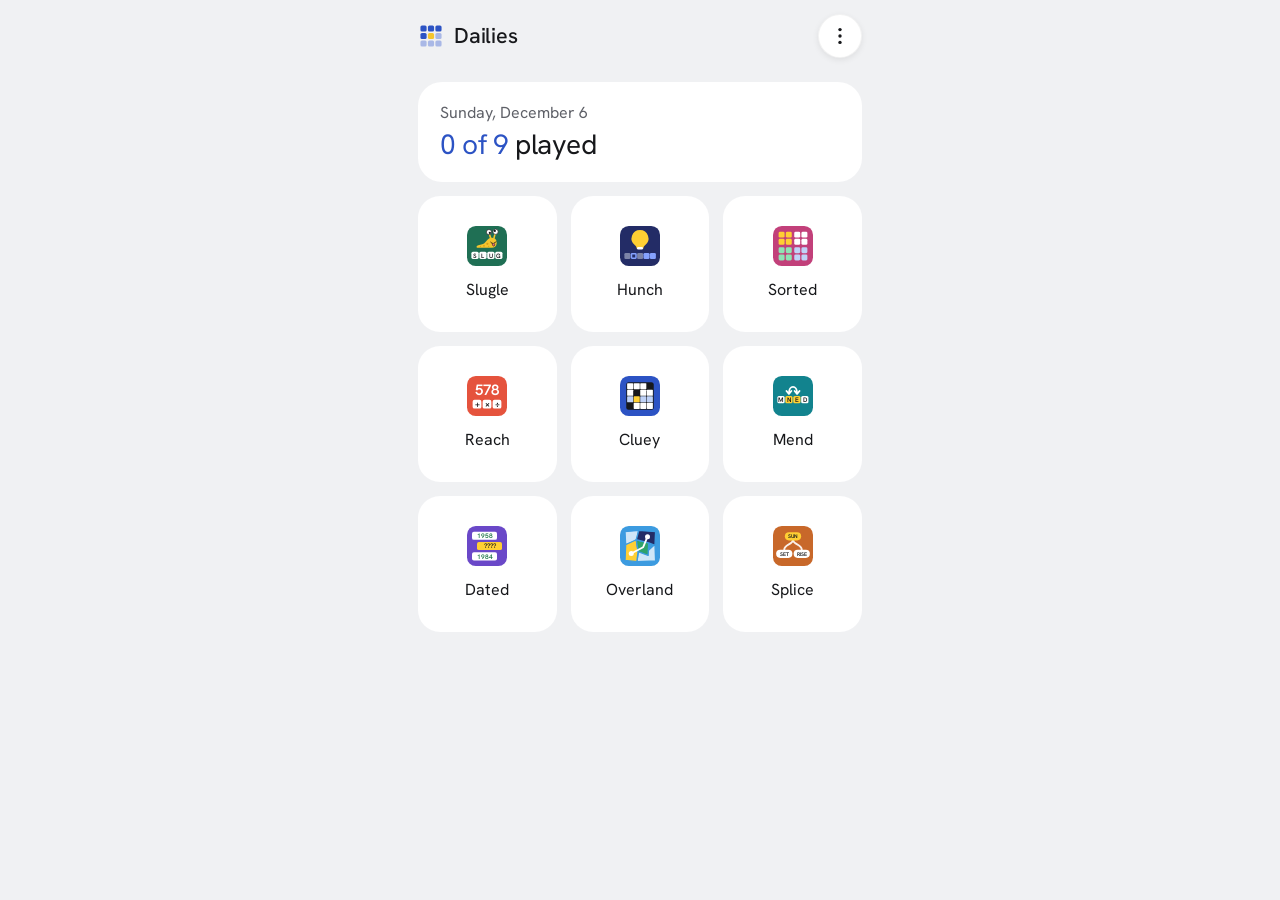
==== web/index.html @ c9a471d3 "Closer to the reference: neutral greys, flat header discs, a round keypad From two visual reviews me" ====
<!doctype html>
<html lang="en">
<head>
<meta charset="utf-8">
<meta name="viewport" content="width=device-width,initial-scale=1,viewport-fit=cover">
<meta name="referrer" content="no-referrer">
<meta name="theme-color" content="#F0F1F3" media="(prefers-color-scheme: light)">
<meta name="theme-color" content="#171719" media="(prefers-color-scheme: dark)">
<link rel="manifest" href="manifest.json">
<link rel="apple-touch-icon" sizes="180x180" href="icons/apple-touch-icon.png">
<meta name="apple-mobile-web-app-capable" content="yes">
<meta name="mobile-web-app-capable" content="yes">
<meta name="apple-mobile-web-app-status-bar-style" content="default">
<meta name="apple-mobile-web-app-title" content="Dailies">
<meta name="description" content="Dailies: a few small daily games, new every day. Free, no ads.">
<title>Dailies</title>
<link rel="icon" href="data:image/svg+xml,<svg xmlns=%22http://www.w3.org/2000/svg%22 viewBox=%220 0 32 32%22><rect x=%223%22 y=%223%22 width=%227.6%22 height=%227.6%22 rx=%221.9%22 fill=%22%232C53C4%22/><rect x=%2212.2%22 y=%223%22 width=%227.6%22 height=%227.6%22 rx=%221.9%22 fill=%22%232C53C4%22/><rect x=%2221.4%22 y=%223%22 width=%227.6%22 height=%227.6%22 rx=%221.9%22 fill=%22%232C53C4%22/><rect x=%223%22 y=%2212.2%22 width=%227.6%22 height=%227.6%22 rx=%221.9%22 fill=%22%232C53C4%22/><rect x=%2212.2%22 y=%2212.2%22 width=%227.6%22 height=%227.6%22 rx=%221.9%22 fill=%22%23F4C52E%22/><rect x=%2221.4%22 y=%2212.2%22 width=%227.6%22 height=%227.6%22 rx=%221.9%22 fill=%22%23A9B8E6%22/><rect x=%223%22 y=%2221.4%22 width=%227.6%22 height=%227.6%22 rx=%221.9%22 fill=%22%23A9B8E6%22/><rect x=%2212.2%22 y=%2221.4%22 width=%227.6%22 height=%227.6%22 rx=%221.9%22 fill=%22%23A9B8E6%22/><rect x=%2221.4%22 y=%2221.4%22 width=%227.6%22 height=%227.6%22 rx=%221.9%22 fill=%22%23A9B8E6%22/></svg>">
<link rel="preload" href="fonts/hanken-grotesk-latin.woff2" as="font" type="font/woff2" crossorigin>
<link rel="stylesheet" href="shared.css?v=4">
<style>
/* The list runs past a short screen: the page grows, so the bottom padding stays clear of the home bar */
.app { height: auto; min-height: 100dvh; padding-left: max(18px, env(safe-area-inset-left, 0px)); padding-right: max(18px, env(safe-area-inset-right, 0px)); }
/* The day in a card: the date as its label, how far along you are as its value,
   and at the right the last week as a row of dots, today last: white for a day
   with every game played, grey for some, dim for none. */
.today { display: flex; flex-wrap: wrap; align-items: center; justify-content: space-between; gap: 10px 16px; min-height: 100px; margin-top: 18px; padding: 18px 22px; background: var(--surface); border-radius: 24px; }
.today > div:first-child { min-width: 0; }
.today-label { font-size: 1rem; line-height: 1.4; color: var(--muted); }
.today h2 { margin-top: 2px; font-size: 1.75rem; font-weight: 400; letter-spacing: -.015em; line-height: 1.25; white-space: nowrap; }
.today h2 b { font-weight: 400; color: var(--accent); }
.days { flex: none; display: flex; gap: 7px; }
.days i { width: 6px; height: 6px; border-radius: 50%; background: var(--line-strong); }
.days i.some { background: var(--muted); }
.days i.all { background: var(--ink); }

/* The games, a tile each, three to a row: its picture and its name, and once it's begun, how today's went.
   The pictures are the only colour here, so that line stays grey; its words say if it was lost. */
.games { display: grid; grid-template-columns: repeat(3, minmax(0, 1fr)); grid-auto-rows: 1fr; gap: 14px; margin-top: 14px; }
.game { display: grid; justify-items: center; align-content: start; min-height: 136px; padding: 30px 6px 12px; background: var(--surface); border-radius: 22px; color: inherit; text-decoration: none; text-align: center; }
.game svg { margin-bottom: 14px; }
.game:active { background: var(--key); }
@media (hover: hover) { .game:hover { background: var(--key); } }
.game b { font-size: 1rem; font-weight: 400; line-height: 1.3; }
.game span { font-size: .8rem; line-height: 1.3; color: var(--muted); overflow-wrap: anywhere; }
/* Said to a screen reader, as the colour or a picture can't be */
.sr { position: absolute; width: 1px; height: 1px; overflow: hidden; clip-path: inset(50%); white-space: nowrap; }

/* More: a small dark panel that drops from its button, a picture and a word for each thing */
.menu { position: absolute; z-index: 5; top: calc(68px + env(safe-area-inset-top, 0px)); right: max(18px, env(safe-area-inset-right, 0px)); min-width: 192px; max-width: calc(100% - 36px); padding: 9px 8px; background: var(--pop); border: 1px solid var(--pop-line); border-radius: 28px; box-shadow: 0 12px 32px rgba(0, 0, 0, .4); transform-origin: top right; animation: pop .14s ease-out; }
@keyframes pop { from { opacity: 0; transform: scale(.94); } }
.menu-row { display: flex; align-items: center; gap: 15px; width: 100%; min-height: 46px; padding: 0 20px 0 16px; background: none; border: 0; border-radius: 18px; font-size: 1.06rem; text-align: left; white-space: nowrap; }
.menu-row:active { background: var(--key); }
@media (hover: hover) { .menu-row:not(:disabled):hover { background: var(--key); } }
.menu-row:disabled { opacity: .38; cursor: default; }
.menu-row svg { flex: none; }
.menu-row span { flex: 1; }
/* The reminder is ticked while it's on */
.menu-row .tick { display: none; color: var(--accent); }
.menu-row[aria-checked="true"] .tick { display: block; }
.menu-row[data-state="available"] span { color: var(--accent); }
/* An update is waiting: a dot on the button */
#menuBtn[data-state="available"]::after { content: ""; position: absolute; top: 9px; right: 9px; width: 8px; height: 8px; border-radius: 50%; background: var(--accent); }
@media (prefers-reduced-motion: reduce) { .menu { animation: none; } }

.install-hint { display: flex; align-items: center; justify-content: space-between; gap: 8px; margin: 6px 0 0; font-size: .84rem; line-height: 1.35; color: var(--muted); }
.install-hint button { flex: none; width: 44px; height: 44px; margin: -10px -12px -10px 0; padding: 0; background: none; border: 0; font-size: 1.2rem; color: var(--muted); }

/* About: who this is, then one rounded list, a row for each thing, with a hairline between them */
.about-id { display: grid; justify-items: center; gap: 4px; padding: 4px 0 2px; text-align: center; }
.about-id img { margin-bottom: 10px; border-radius: 15px; }
.about-id .about-name { font-size: 1.4rem; font-weight: 500; letter-spacing: -.02em; line-height: 1.2; }
.about-id .about-tag { color: var(--muted); }
/* About is a page of its own: it fills the screen and Back leaves it */
dialog.sheet.aboutpg { width: 100%; max-width: none; height: 100dvh; max-height: 100dvh; margin: 0; padding-top: env(safe-area-inset-top, 0px); border-radius: 0; background: var(--bg); }
dialog.sheet.aboutpg[open] { display: flex; flex-direction: column; animation: none; }
.aboutpg > * { width: 100%; max-width: 480px; margin-inline: auto; }
.aboutpg .sheet-head { justify-content: flex-start; gap: 10px; padding: 14px 18px 6px; background: var(--bg); }
.aboutpg .sheet-head h2 { font-size: 1.35rem; font-weight: 500; }
.aboutpg .sheet-body { flex: 1; display: flex; flex-direction: column; gap: 18px; padding: 30px 18px max(22px, env(safe-area-inset-bottom, 0px)); }
.aboutpg .about-foot { margin-top: auto; }
.about-links { display: grid; padding: 0 20px; background: var(--surface); border-radius: 24px; }
/* A card with nothing to show (the version, on a page that has none) isn't drawn */
.about-links:not(:has(> .about-row:not([hidden]))) { display: none; }
.about-id { margin-bottom: 8px; }
.about-legal { display: contents; }
.about-links .about-row { display: flex; align-items: center; justify-content: space-between; gap: 12px; min-height: 56px; margin: 0; padding: 8px 0; background: none; border: 0; font-size: 1.125rem; line-height: 1.3; color: var(--ink); text-align: left; text-decoration: none; }
.about-links > :not([hidden]) ~ .about-row, .about-legal .about-row { border-top: 1px solid var(--line); }
.about-row small { display: block; font-size: .9rem; color: var(--muted); }
.about-row > span + span { flex: none; font-size: .9rem; color: var(--muted); }
.about-row > span + span:empty { display: none; }
a.about-row::after { content: ""; flex: none; width: 9px; height: 9px; margin-right: 3px; border: solid var(--line-strong); border-width: 1.5px 1.5px 0 0; transform: rotate(45deg); }
.sheet-body .about-foot { text-align: center; font-size: .8rem; color: var(--muted); }

/* App update (Android app only) */
.update { display: grid; gap: 14px; margin-top: 8px; padding: 20px; background: var(--surface); border-radius: 24px; }
.update-title { font-weight: 600; line-height: 1.3; }
.update-sub, .update-msg { font-size: .84rem; color: var(--muted); }
.update-notes { margin: 0; padding: 0 0 0 16px; font-size: .88rem; line-height: 1.4; }
.update-progress { display: flex; align-items: center; gap: 12px; min-height: 46px; }
.update-track { flex: 1; height: 6px; border-radius: 3px; background: var(--accent-soft); overflow: hidden; }
.update-track span { display: block; height: 100%; width: 0; border-radius: 3px; background: var(--accent); transition: width .2s; }
.update-pct { min-width: 3.2ch; text-align: right; font-size: .86rem; font-weight: 600; }
@media (prefers-reduced-motion: reduce) { .update-track span { transition: none; } }
</style>
</head>
<body>
<div class="app">
  <header>
    <div class="top">
      <div class="brand">
        <svg width="26" height="26" viewBox="0 0 32 32" aria-hidden="true"><rect x="3" y="3" width="7.6" height="7.6" rx="1.9" fill="#2C53C4"/><rect x="12.2" y="3" width="7.6" height="7.6" rx="1.9" fill="#2C53C4"/><rect x="21.4" y="3" width="7.6" height="7.6" rx="1.9" fill="#2C53C4"/><rect x="3" y="12.2" width="7.6" height="7.6" rx="1.9" fill="#2C53C4"/><rect x="12.2" y="12.2" width="7.6" height="7.6" rx="1.9" fill="#F4C52E"/><rect x="21.4" y="12.2" width="7.6" height="7.6" rx="1.9" fill="#A9B8E6"/><rect x="3" y="21.4" width="7.6" height="7.6" rx="1.9" fill="#A9B8E6"/><rect x="12.2" y="21.4" width="7.6" height="7.6" rx="1.9" fill="#A9B8E6"/><rect x="21.4" y="21.4" width="7.6" height="7.6" rx="1.9" fill="#A9B8E6"/></svg>
        <h1 class="mark">Dailies</h1>
      </div>
      <div class="top-right">
        <button class="icon-btn" id="menuBtn" type="button" aria-label="More" aria-haspopup="menu" aria-expanded="false" aria-controls="menu"><svg width="20" height="20" viewBox="0 0 20 20" fill="currentColor" aria-hidden="true"><circle cx="10" cy="3.6" r="1.7"/><circle cx="10" cy="10" r="1.7"/><circle cx="10" cy="16.4" r="1.7"/></svg></button>
      </div>
    </div>
  </header>
  <div class="menu" id="menu" role="menu" hidden>
    <button class="menu-row" id="shareAll" type="button" role="menuitem" disabled><svg width="22" height="22" viewBox="0 0 24 24" fill="none" stroke="currentColor" stroke-width="1.6" stroke-linecap="round" stroke-linejoin="round" aria-hidden="true"><path d="M12 15V3.5M7.5 8 12 3.5 16.5 8M5 13v5.5a2 2 0 0 0 2 2h10a2 2 0 0 0 2-2V13"/></svg><span id="shareLabel">Share today</span></button>
    <button class="menu-row" id="remindToggle" type="button" role="menuitemcheckbox" aria-checked="false" hidden><svg width="22" height="22" viewBox="0 0 24 24" fill="none" stroke="currentColor" stroke-width="1.6" stroke-linecap="round" stroke-linejoin="round" aria-hidden="true"><path d="M6 10a6 6 0 0 1 12 0c0 4.5 1.6 6 2 6.5H4c.4-.5 2-2 2-6.5ZM10 20a2.2 2.2 0 0 0 4 0"/></svg><span id="remindText">Remind me at 6 pm</span><svg class="tick" width="18" height="18" viewBox="0 0 20 20" fill="none" stroke="currentColor" stroke-width="2.2" stroke-linecap="round" stroke-linejoin="round" aria-hidden="true"><path d="m4 10.5 4 4 8-9"/></svg></button>
    <button class="menu-row" id="version" type="button" role="menuitem"><svg width="22" height="22" viewBox="0 0 24 24" fill="none" stroke="currentColor" stroke-width="1.6" stroke-linecap="round" stroke-linejoin="round" aria-hidden="true"><circle cx="12" cy="12" r="9"/><path d="M12 11v5.5"/><circle cx="12" cy="7.7" r=".5" fill="currentColor"/></svg><span id="versionLabel">About</span></button>
  </div>

  <section class="update" id="updateCard" aria-label="App update" hidden>
    <div>
      <p class="update-title" id="updateTitle">Update available</p>
      <p class="update-sub" id="updateSub"></p>
    </div>
    <ul class="update-notes" id="updateNotes" hidden></ul>
    <p class="update-msg" id="updateMsg" hidden></p>
    <div class="update-progress" id="updateProgress" hidden>
      <div class="update-track"><span id="updateBar"></span></div>
      <span class="update-pct" id="updatePct">0%</span>
    </div>
    <div class="actions" id="updateActions">
      <button class="btn btn-secondary" id="updateLater" type="button">Not now</button>
      <button class="btn btn-primary" id="updateGo" type="button">Update</button>
    </div>
  </section>

  <p class="install-hint" id="installHint" hidden><span>Keep Dailies on your iPhone: tap Share, then Add to Home Screen.</span><button type="button" aria-label="Dismiss">×</button></p>
  <main>
    <div class="today">
      <div>
        <p class="today-label" id="date"></p>
        <h2 id="progress"></h2>
      </div>
      <div class="days" id="days" role="img" hidden></div>
    </div>
    <nav class="games" id="games" aria-label="Today's games"></nav>
  </main>
</div>

<!-- About: the version, and the way to the policy, the terms and us -->
<dialog class="sheet aboutpg" id="aboutSheet" aria-labelledby="aboutTitle">
  <div class="sheet-head">
    <button class="icon-btn" type="button" data-close aria-label="Back"><svg width="24" height="24" viewBox="0 0 24 24" fill="none" stroke="currentColor" stroke-width="1.8" stroke-linecap="round" stroke-linejoin="round" aria-hidden="true"><path d="M21 12H3M10.5 4.5 3 12l7.5 7.5"/></svg></button>
    <h2 id="aboutTitle" tabindex="-1" autofocus>About</h2>
  </div>
  <div class="sheet-body">
    <div class="about-id">
      <img src="icons/icon-192.png" width="64" height="64" alt="" onerror="this.hidden=true">
      <p class="about-name">Dailies</p>
      <p class="about-tag">Nine small puzzles, new every day.</p>
    </div>
    <div class="about-links">
      <p class="about-row" id="aboutVer" hidden></p>
      <button class="about-row" type="button" id="aboutCheck" hidden><span>Check for updates</span><span id="aboutNote" aria-live="polite"></span></button>
    </div>
    <div class="about-links">
      <a class="about-row" href="mailto:support@teloone.au?subject=Dailies"><span>Contact support<small>support@teloone.au</small></span></a>
      <div class="about-legal"><a class="about-row" href="https://teloone.au/apps/dailies/privacy/" rel="noreferrer">Privacy policy</a><a class="about-row" href="https://teloone.au/apps/dailies/terms/" rel="noreferrer">Terms of use</a></div>
      <a class="about-row" id="getApp" href="/app" hidden>Get the Android app</a>
    </div>
    <p class="about-foot">Made in Adelaide by Telo One</p>
  </div>
</dialog>

<script src="clock.js?v=4"></script>
<script src="today.js?v=3"></script>
<script src="pwa.js"></script>
<script>
(() => {
  // Every game in the hub: its folder, its name and a line about it. A game
  // tells the hub how today went by saving { date, text, lost } as hub.<id>.
  const SLUG = '<rect width="64" height="64" rx="14" fill="#1F6F54"/><g transform="translate(13.5 3.5) scale(.57)"><path d="M43 29 38 13M52 28l4-16" stroke="#F4C52E" stroke-width="4.5" stroke-linecap="round"/><path fill="#F4C52E" d="M3 53C3 48 12 47 19 45 27 43 30 35 36 30 42 25 54 25 58 33 61 39 60 48 55 52 53 54 50 55 46 55H7C4 55 3 54 3 53Z"/><g fill="#D99F14"><circle cx="24" cy="49.5" r="2.4"/><circle cx="33.5" cy="44" r="3"/><circle cx="14" cy="51" r="1.7"/><circle cx="37" cy="51" r="1.6"/></g><path d="M43 39.5Q50 48 57.5 38" fill="none" stroke="#17181B" stroke-width="2.6" stroke-linecap="round"/><path fill="#EE6A7C" stroke="#17181B" stroke-width="1.6" stroke-linejoin="round" d="M47.5 43.6c.3 4.6 1.8 7 4 6.8 2.1-.2 3-3 2.4-7.4"/><g stroke="#17181B" stroke-width="1.8"><circle cx="38" cy="11" r="7.4" fill="#fff"/><circle cx="56.5" cy="10" r="7.4" fill="#fff"/></g><circle cx="40.4" cy="13.2" r="3.1" fill="#17181B"/><circle cx="54.4" cy="7.8" r="3.1" fill="#17181B"/></g><rect x="7" y="41" width="11.6" height="11.6" rx="2.4" fill="#FFFFFF"/><text x="12.8" y="50.6" font-size="10" font-weight="600" font-family="Hanken Grotesk,Segoe UI,sans-serif" text-anchor="middle" fill="#17181B">S</text><rect x="19.7" y="41" width="11.6" height="11.6" rx="2.4" fill="#FFFFFF"/><text x="25.5" y="50.6" font-size="10" font-weight="600" font-family="Hanken Grotesk,Segoe UI,sans-serif" text-anchor="middle" fill="#17181B">L</text><rect x="32.4" y="41" width="11.6" height="11.6" rx="2.4" fill="#FFFFFF"/><text x="38.2" y="50.6" font-size="10" font-weight="600" font-family="Hanken Grotesk,Segoe UI,sans-serif" text-anchor="middle" fill="#17181B">U</text><rect x="45.099999999999994" y="41" width="11.6" height="11.6" rx="2.4" fill="#FFFFFF"/><text x="50.89999999999999" y="50.6" font-size="10" font-weight="600" font-family="Hanken Grotesk,Segoe UI,sans-serif" text-anchor="middle" fill="#17181B">G</text>';
  const BULB = '<rect width="64" height="64" rx="14" fill="#232C66"/><path fill="#FFCF33" d="M32 6.5a13.5 13.5 0 0 0-8.1 24.3c2 1.6 2.7 3.3 2.7 5.2h10.8c0-1.9.7-3.6 2.7-5.2A13.5 13.5 0 0 0 32 6.5Z"/><rect x="27.2" y="33.6" width="9.6" height="4" rx="2" fill="#FFFFFF"/><rect x="7" y="43" width="9.6" height="9.6" rx="2" fill="#7C84A8"/><rect x="18.4" y="44.2" width="7.2" height="7.2" rx="1" fill="none" stroke="#85A2FF" stroke-width="2.4"/><rect x="27.4" y="43" width="9.6" height="9.6" rx="2" fill="#7C84A8"/><rect x="37.6" y="43" width="9.6" height="9.6" rx="2" fill="#85A2FF"/><rect x="47.8" y="43" width="9.6" height="9.6" rx="2" fill="#85A2FF"/>';
  const BARS = '<rect width="64" height="64" rx="14" fill="#C2407A"/><rect x="9" y="9" width="9.5" height="9.5" rx="2.2" fill="#FFCF33"/><rect x="20.5" y="9" width="9.5" height="9.5" rx="2.2" fill="#FFCF33"/><rect x="9" y="20.5" width="9.5" height="9.5" rx="2.2" fill="#FFCF33"/><rect x="20.5" y="20.5" width="9.5" height="9.5" rx="2.2" fill="#FFCF33"/><rect x="34" y="9" width="9.5" height="9.5" rx="2.2" fill="#FFFFFF"/><rect x="45.5" y="9" width="9.5" height="9.5" rx="2.2" fill="#FFFFFF"/><rect x="34" y="20.5" width="9.5" height="9.5" rx="2.2" fill="#FFFFFF"/><rect x="45.5" y="20.5" width="9.5" height="9.5" rx="2.2" fill="#FFFFFF"/><rect x="9" y="34" width="9.5" height="9.5" rx="2.2" fill="#8FE3B4"/><rect x="20.5" y="34" width="9.5" height="9.5" rx="2.2" fill="#8FE3B4"/><rect x="9" y="45.5" width="9.5" height="9.5" rx="2.2" fill="#8FE3B4"/><rect x="20.5" y="45.5" width="9.5" height="9.5" rx="2.2" fill="#8FE3B4"/><rect x="34" y="34" width="9.5" height="9.5" rx="2.2" fill="#BFD2F8"/><rect x="45.5" y="34" width="9.5" height="9.5" rx="2.2" fill="#BFD2F8"/><rect x="34" y="45.5" width="9.5" height="9.5" rx="2.2" fill="#BFD2F8"/><rect x="45.5" y="45.5" width="9.5" height="9.5" rx="2.2" fill="#BFD2F8"/>';
  const RINGS = '<rect width="64" height="64" rx="14" fill="#E5533D"/><text x="32" y="31" font-size="24" font-weight="600" font-family="Hanken Grotesk,Segoe UI,sans-serif" text-anchor="middle" fill="#FFFFFF">578</text><rect x="9" y="38" width="14" height="14" rx="3" fill="#FFFFFF"/><text x="16" y="49.4" font-size="14" font-weight="600" font-family="Hanken Grotesk,Segoe UI,sans-serif" text-anchor="middle" fill="#17181B">+</text><rect x="25" y="38" width="14" height="14" rx="3" fill="#FFFFFF"/><text x="32" y="49.4" font-size="14" font-weight="600" font-family="Hanken Grotesk,Segoe UI,sans-serif" text-anchor="middle" fill="#17181B">×</text><rect x="41" y="38" width="14" height="14" rx="3" fill="#FFFFFF"/><text x="48" y="49.4" font-size="14" font-weight="600" font-family="Hanken Grotesk,Segoe UI,sans-serif" text-anchor="middle" fill="#17181B">÷</text>';
  const GRID = '<rect width="64" height="64" rx="14" fill="#2C53C4"/><rect x="10" y="10" width="44" height="44" rx="4" fill="#17181B"/><rect x="11.4" y="11.4" width="9.7" height="9.7" rx="1" fill="#FFFFFF"/><rect x="21.9" y="11.4" width="9.7" height="9.7" rx="1" fill="#FFFFFF"/><rect x="32.4" y="11.4" width="9.7" height="9.7" rx="1" fill="#FFFFFF"/><rect x="11.4" y="21.9" width="9.7" height="9.7" rx="1" fill="#FFFFFF"/><rect x="32.4" y="21.9" width="9.7" height="9.7" rx="1" fill="#FFFFFF"/><rect x="42.9" y="21.9" width="9.7" height="9.7" rx="1" fill="#FFFFFF"/><rect x="11.4" y="32.4" width="9.7" height="9.7" rx="1" fill="#BFD2F8"/><rect x="21.9" y="32.4" width="9.7" height="9.7" rx="1" fill="#FFCF33"/><rect x="32.4" y="32.4" width="9.7" height="9.7" rx="1" fill="#BFD2F8"/><rect x="42.9" y="32.4" width="9.7" height="9.7" rx="1" fill="#BFD2F8"/><rect x="21.9" y="42.9" width="9.7" height="9.7" rx="1" fill="#FFFFFF"/><rect x="32.4" y="42.9" width="9.7" height="9.7" rx="1" fill="#FFFFFF"/><rect x="42.9" y="42.9" width="9.7" height="9.7" rx="1" fill="#FFFFFF"/>';
  const WEAVE = '<rect width="64" height="64" rx="14" fill="#12838E"/><rect x="7" y="32" width="11.6" height="11.6" rx="2.4" fill="#FFFFFF"/><text x="12.8" y="41.8" font-size="10.4" font-weight="600" font-family="Hanken Grotesk,Segoe UI,sans-serif" text-anchor="middle" fill="#17181B">M</text><rect x="19.7" y="32" width="11.6" height="11.6" rx="2.4" fill="#FFCF33"/><text x="25.5" y="41.8" font-size="10.4" font-weight="600" font-family="Hanken Grotesk,Segoe UI,sans-serif" text-anchor="middle" fill="#17181B">N</text><rect x="32.4" y="32" width="11.6" height="11.6" rx="2.4" fill="#FFCF33"/><text x="38.2" y="41.8" font-size="10.4" font-weight="600" font-family="Hanken Grotesk,Segoe UI,sans-serif" text-anchor="middle" fill="#17181B">E</text><rect x="45.099999999999994" y="32" width="11.6" height="11.6" rx="2.4" fill="#FFFFFF"/><text x="50.89999999999999" y="41.8" font-size="10.4" font-weight="600" font-family="Hanken Grotesk,Segoe UI,sans-serif" text-anchor="middle" fill="#17181B">D</text><path d="M25.5,27.5C25.5,14 38.5,14 38.5,27.5" fill="none" stroke="#FFFFFF" stroke-width="3" stroke-linecap="round"/><path d="M21.6,24L25.5,28.5L29.4,24M34.6,24L38.5,28.5L42.4,24" fill="none" stroke="#FFFFFF" stroke-width="3" stroke-linecap="round" stroke-linejoin="round"/>';
  const ROWS = '<rect width="64" height="64" rx="14" fill="#6A48C8"/><rect x="8" y="9" width="40" height="13" rx="3" fill="#FFFFFF"/><text x="28" y="19.2" font-size="10.5" font-weight="600" font-family="Hanken Grotesk,Segoe UI,sans-serif" text-anchor="middle" fill="#1D7548">1958</text><rect x="16" y="25.5" width="40" height="13" rx="3" fill="#FFCF33"/><text x="36" y="35.7" font-size="10.5" font-weight="600" font-family="Hanken Grotesk,Segoe UI,sans-serif" text-anchor="middle" fill="#17181B">????</text><rect x="8" y="42" width="40" height="13" rx="3" fill="#FFFFFF"/><text x="28" y="52.2" font-size="10.5" font-weight="600" font-family="Hanken Grotesk,Segoe UI,sans-serif" text-anchor="middle" fill="#1D7548">1984</text>';
  const ROUTE = '<rect width="64" height="64" rx="14" fill="#3C9BE0"/><path d="M8,9L30,7L27,23L9,30Z" fill="#CFE6F7" stroke="#3C9BE0" stroke-width="2.2" stroke-linejoin="round"/><path d="M30,38L42,42L56,29L57,56L27,57Z" fill="#CFE6F7" stroke="#3C9BE0" stroke-width="2.2" stroke-linejoin="round"/><path d="M9,30L26,22L29,41L27,57L8,55Z" fill="#FFCF33" stroke="#3C9BE0" stroke-width="2.2" stroke-linejoin="round"/><path d="M26,22L46,27L45,47L29,41Z" fill="#2FA36B" stroke="#3C9BE0" stroke-width="2.2" stroke-linejoin="round"/><path d="M30,7L57,9L56,31L46,27L26,22Z" fill="#232C66" stroke="#3C9BE0" stroke-width="2.2" stroke-linejoin="round"/><path d="M18,44L37,34L44,17" fill="none" stroke="#FFFFFF" stroke-width="3" stroke-linecap="round" stroke-linejoin="round"/><circle cx="18" cy="44" r="4" fill="#FFFFFF"/><circle cx="44" cy="17" r="4" fill="#FFFFFF"/>';
  const TREE = '<rect width="64" height="64" rx="14" fill="#C8682A"/><path d="M32,22C32,30 18,29 18,38M32,22C32,30 46,29 46,38" fill="none" stroke="#FFFFFF" stroke-width="3" stroke-linecap="round" opacity=".9"/><rect x="19" y="10" width="26" height="13" rx="6.5" fill="#FFCF33"/><text x="32" y="19.6" font-size="8.4" font-weight="600" font-family="Hanken Grotesk,Segoe UI,sans-serif" text-anchor="middle" fill="#17181B">SUN</text><rect x="5" y="38" width="26" height="13" rx="6.5" fill="#FFFFFF"/><text x="18" y="47.6" font-size="8.4" font-weight="600" font-family="Hanken Grotesk,Segoe UI,sans-serif" text-anchor="middle" fill="#17181B">SET</text><rect x="33" y="38" width="26" height="13" rx="6.5" fill="#FFFFFF"/><text x="46" y="47.6" font-size="8.4" font-weight="600" font-family="Hanken Grotesk,Segoe UI,sans-serif" text-anchor="middle" fill="#17181B">RISE</text>';
  const GAMES = [
    { id: 'slugle', name: 'Slugle', line: 'Turn today’s word into SLUG', icon: SLUG },
    { id: 'hunch', name: 'Hunch', line: 'Find the hidden word in six tries', icon: BULB },
    { id: 'sorted', name: 'Sorted', line: 'Find four groups of four words', icon: BARS },
    { id: 'reach', name: 'Reach', line: 'Hit the target with six numbers', icon: RINGS },
    { id: 'cluey', name: 'Cluey', line: 'A small crossword, slyer each day', icon: GRID },
    { id: 'mend', name: 'Mend', line: 'Swap letters back into words', icon: WEAVE },
    { id: 'dated', name: 'Dated', line: 'Put history in order, blind', icon: ROWS },
    { id: 'overland', name: 'Overland', line: 'Cross the map, border by border', icon: ROUTE },
    { id: 'splice', name: 'Splice', line: 'Link words into a tree of phrases', icon: TREE },
  ];
  const inApp = location.hostname === 'appassets.androidplatform.net';
  // Where shared results link: short, as chat apps make a link of it. The app and
  // the old addresses send people to the new one.
  const SITE = inApp || /\.workers\.dev$/.test(location.hostname) ? 'dailies.teloone.au' : location.host;

  const $ = id => document.getElementById(id);
  const el = (tag, cls, text) => { const e = document.createElement(tag); if (cls) e.className = cls; if (text != null) e.textContent = text; return e; };
  const store = {
    get(k) { try { return JSON.parse(localStorage.getItem('hub.' + k)); } catch { return null; } },
    set(k, v) { try { localStorage.setItem('hub.' + k, JSON.stringify(v)); } catch {} },
  };
  const dateFormat = new Intl.DateTimeFormat(navigator.language || 'en', { weekday: 'long', day: 'numeric', month: 'long' });
  const shortDate = new Intl.DateTimeFormat(navigator.language || 'en', { weekday: 'short', day: 'numeric', month: 'short' });

  // Lost, from what the game saved. Results saved before games said so go by
  // their wording: each game's way of saying it lost.
  const LOST = /^(Out of |Gave up|Lost,)|out of lives$|^\d+ of \d+ sorted$/;
  const lostIt = r => (typeof r.lost === 'boolean' ? r.lost : LOST.test(r.text || ''));

  let shownDay = '';
  function render() {
    const now = Clock.now(), day = now.toDateString();
    let done = 0;
    shownDay = day;
    $('date').textContent = dateFormat.format(now);
    $('games').replaceChildren(...GAMES.map(g => {
      const result = store.get(g.id);
      // A game begun today but not finished saves { date, started } until it is.
      const today = !!result && result.date === day;
      const played = today && !result.started;
      if (played) done++;
      const lost = played && lostIt(result);
      const a = el('a', played ? (lost ? 'game done lost' : 'game done') : 'game');
      a.href = `${g.id}/index.html`;
      a.innerHTML = `<svg width="40" height="40" viewBox="0 0 64 64" fill="none" aria-hidden="true">${g.icon}</svg>`;
      // Under the name once it's begun: how today's went. Until then the tile is its picture and name, and what it is, is said to a screen reader.
      const line = today ? el('span', '', played ? result.text : 'Started') : el('span', 'sr', `. ${g.line}`);
      if (played) line.append(el('span', 'sr', lost ? ', lost' : ', played'));
      a.append(el('b', '', g.name), line);
      return a;
    }));
    const all = done === GAMES.length;
    $('progress').replaceChildren(el('b', '', all ? 'All done' : `${done} of ${GAMES.length}`), all ? '' : ' played');
    $('shareAll').disabled = !done;
    drawDays(now, done);
  }
  // The record beside the day: the last week, a dot each.
  const DAYS = 7;
  function drawDays(now, done) {
    const key = dayKey(now), log = noteDay(store.get('days'), key, done);
    if (done) store.set('days', log);
    const days = lastDays(log, key, DAYS), played = days.filter(Boolean).length, run = dayRun(log, key);
    const box = $('days');
    box.hidden = !played;
    if (!played) return;
    box.setAttribute('aria-label', `Played on ${played} of the last ${DAYS} days${run > 1 ? `, ${run} days in a row` : ''}`);
    box.replaceChildren(...days.map((n, i) => {
      const sq = el('i', n >= GAMES.length ? 'all' : n ? 'some' : '');
      sq.setAttribute('aria-hidden', 'true');
      return sq;
    }));
  }
  // Today's results in one message (today.js).
  function shareAll() {
    // The page may have sat open past midnight: share the day it is now.
    render();
    const text = todayText(GAMES.map(g => [g.name, store.get(g.id)]), {
      day: Clock.now().toDateString(), date: shortDate.format(Clock.now()).replace(/,/g, ''), total: GAMES.length,
      dark: matchMedia('(prefers-color-scheme: dark)').matches, site: SITE,
    });
    if (!text) return;
    if (window.ladderApp) { showMenu(false); return toApp({ type: 'share', title: 'Dailies', text }); }
    if (navigator.share) { showMenu(false); return navigator.share({ text }).catch(() => {}); }
    // Copied instead: the row says so before the menu goes
    navigator.clipboard.writeText(text).then(() => {
      $('shareLabel').textContent = 'Copied';
      setTimeout(() => { $('shareLabel').textContent = 'Share today'; showMenu(false); }, 1100);
    }, () => showMenu(false));
  }
  $('shareAll').addEventListener('click', shareAll);

  // Coming back from a game, or back to the app on a new day.
  addEventListener('pageshow', render);
  document.addEventListener('visibilitychange', () => { if (!document.hidden) render(); });
  addEventListener('clock', render);
  setInterval(() => { if (!document.hidden && Clock.now().toDateString() !== shownDay) render(); }, 30000);

  // ---- Android app bridge (absent in a browser) ----
  const app = window.ladderApp || null;
  const about = $('aboutSheet');
  function toApp(msg) {
    if (!app) return;
    try { app.postMessage(JSON.stringify(msg)); } catch {}
  }
  // selfUpdates is off until the app says otherwise: Play builds update through
  // the store, so there About has the version and nothing to check.
  let appVersion = '', selfUpdates = false, updateReady = false, versionTimer = 0, updateVersion = '', updateSize = 0;
  // The app says which build it is. The website's copy is stamped with its version when it is published.
  const WEB_VERSION = '__VERSION__';
  function showVersion() {
    const v = appVersion || (WEB_VERSION.startsWith('__') ? '' : WEB_VERSION);
    const row = el('span', '', 'Version');
    row.append(el('small', '', v));
    $('aboutVer').replaceChildren(row);
    $('aboutVer').hidden = !v;
  }
  showVersion();
  // Not now holds for the version it was said to while the app stays open;
  // Check for updates in About still opens the card.
  const later = {
    get() { try { return sessionStorage.getItem('updateLater') || ''; } catch { return ''; } },
    set(v) { try { sessionStorage.setItem('updateLater', v); } catch {} },
  };
  // The menu's row says About, or that an update is waiting, with a dot on its button; the About page has the rest.
  function showLabel() {
    $('versionLabel').textContent = updateReady ? 'Update available' : 'About';
    $('version').dataset.state = $('menuBtn').dataset.state = updateReady ? 'available' : '';
    if (updateReady) showNote('Available');
  }
  function showNote(text) {
    clearTimeout(versionTimer);
    $('aboutNote').textContent = text;
  }
  function showUpdate(m) {
    const show = (id, on) => { $(id).hidden = !on; };
    $('updateCard').hidden = false;
    if (m.state === 'available') {
      updateVersion = m.version || updateVersion;
      updateSize = m.size > 0 ? m.size : updateSize;
      const notes = Array.isArray(m.notes) ? m.notes.filter(n => typeof n === 'string' && n).slice(0, 5) : [];
      $('updateNotes').replaceChildren(...notes.map(n => el('li', '', n)));
      show('updateNotes', notes.length > 0);
    }
    const view = {
      available: { title: 'Update available', msg: '', actions: true, progress: false, go: 'Update' },
      downloading: { title: 'Downloading update', msg: '', actions: false, progress: true },
      installing: { title: 'Installing update', actions: false, progress: true, msg: 'Confirm on the next screen. The first time, Android asks you to allow installs from Dailies. Turn it on, then go back.' },
      failed: { title: "Update didn't finish", msg: m.message || 'Something went wrong. Try again.', actions: true, progress: false, go: 'Try again' },
    }[m.state];
    if (!view) return;
    $('updateTitle').textContent = view.title;
    $('updateSub').textContent = [`Dailies ${updateVersion}`, updateSize ? `${(updateSize / 1e6).toFixed(1)} MB` : ''].filter(Boolean).join(' · ');
    $('updateMsg').textContent = view.msg;
    show('updateMsg', !!view.msg);
    show('updateActions', view.actions);
    show('updateProgress', view.progress);
    if (view.go) $('updateGo').textContent = view.go;
    if (view.progress) {
      const p = m.state === 'installing' ? 100 : Math.round(Math.max(0, Math.min(1, m.progress || 0)) * 100);
      $('updateBar').style.width = p + '%';
      $('updatePct').textContent = p + '%';
    }
  }
  if (app) {
    app.onmessage = e => {
      let m;
      try { m = JSON.parse(e.data); } catch { return; }
      if (m.type === 'info' && m.platform === 'ios') {
        // Notifications switched off in Settings: the reminder is off too.
        if (!m.notifications && store.get('remind')) store.set('remind', false);
        if (m.notifications) remindBlocked = false;
        // Asked for, refused, then allowed in Settings: it's on without another tap.
        if (m.notifications && store.get('remindWanted')) store.set('remind', true);
        if (m.notifications) store.set('remindWanted', false);
        showRemind();
      }
      if (m.type === 'notifications') {
        if (m.allowed) store.set('remind', true);
        store.set('remindWanted', !m.allowed);
        remindBlocked = !m.allowed;
        showRemind();
      }
      if (m.type === 'info') {
        appVersion = m.version;
        selfUpdates = m.updates === true;
        showVersion();
        $('aboutCheck').hidden = !selfUpdates;
        showLabel();
      } else if (m.type === 'updateStatus' && selfUpdates) {
        if (m.state === 'available') { updateReady = true; return showLabel(); }
        showNote(m.state === 'latest' ? 'Up to date' : "Couldn't check");
        versionTimer = setTimeout(() => showNote(''), 4000);
      } else if (m.type === 'update' && selfUpdates) {
        const away = $('updateCard').hidden;
        if (m.state === 'available') { updateReady = true; showLabel(); }
        showUpdate(m);
        // Put off: the card is filled in for the link, but stays out of the way.
        if (m.state === 'available' && away && m.version && m.version === later.get()) $('updateCard').hidden = true;
      }
    };
    $('updateGo').addEventListener('click', () => { showUpdate({ state: 'downloading', progress: 0 }); toApp({ type: 'installUpdate' }); });
    $('updateLater').addEventListener('click', () => { $('updateCard').hidden = true; later.set(updateVersion); });
    $('aboutCheck').addEventListener('click', () => {
      if (updateReady) { about.close(); $('updateCard').hidden = false; scrollTo({ top: 0, behavior: 'smooth' }); return; }
      showNote('Checking…');
      toApp({ type: 'checkUpdate' });
    });
  }

  // ---- About ----
  // Android Back closes the sheet, as it does a game's.
  const tellBack = () => toApp({ type: 'back', enabled: about.open });
  window.ladderBack = () => { if (!about.open) return false; about.close(); return true; };
  const openAbout = () => { if (!about.open) about.showModal(); tellBack(); };
  $('version').addEventListener('click', () => { showMenu(false); openAbout(); });

  // ---- More ----
  const menu = $('menu');
  function showMenu(on) {
    menu.hidden = !on;
    $('menuBtn').setAttribute('aria-expanded', on);
  }
  $('menuBtn').addEventListener('click', () => {
    showMenu(menu.hidden);
  });
  // A tap anywhere else, or Escape, puts it away
  document.addEventListener('pointerdown', e => { if (!menu.hidden && !e.target.closest('#menu, #menuBtn')) showMenu(false); });
  document.addEventListener('keydown', e => { if (e.key === 'Escape' && !menu.hidden) { showMenu(false); $('menuBtn').focus(); } });
  about.addEventListener('click', e => { if (e.target === about || e.target.closest('[data-close]')) about.close(); });
  about.addEventListener('close', tellBack);

  // The 6 pm reminder, in the iPhone app: the app plans it (window.ladderRemind).
  // Notifications were refused: only the phone's Settings can turn them back on.
  let remindBlocked = false;
  function showRemind() {
    const on = !!store.get('remind');
    $('remindToggle').hidden = false;
    // Refused: the row leads to the phone's Settings instead
    $('remindText').textContent = !on && remindBlocked ? 'Turn on notifications' : 'Remind me at 6 pm';
    $('remindToggle').setAttribute('aria-checked', on);
    if (window.ladderRemind) window.ladderRemind();
  }
  $('remindToggle').addEventListener('click', () => {
    if (!store.get('remind')) return toApp({ type: remindBlocked ? 'openSettings' : 'askNotifications' });
    store.set('remind', false);
    showRemind();
  });

  // ---- boot ----
  $('getApp').hidden = !!app || inApp || !/Android/.test(navigator.userAgent);
  render();
  toApp({ type: 'hello' });
  // Back in front: notifications may have been switched in Settings meanwhile.
  window.ladderAsk = () => toApp({ type: 'hello' });
})();
</script>
</body>
</html>
---- web/shared.css ----
/* What every page in the hub shares. Hanken Grotesk ships with them (fonts/, SIL OFL) so they look the same offline. */
@font-face {
  font-family: "Hanken Grotesk";
  src: url("fonts/hanken-grotesk-latin.woff2") format("woff2");
  font-weight: 400 600;
  font-display: swap;
  unicode-range: U+0000-00FF, U+0131, U+0152-0153, U+02BB-02BC, U+02C6, U+02DA, U+02DC, U+0304, U+0308, U+0329, U+2000-206F, U+20AC, U+2122, U+2191, U+2193, U+2212, U+2215, U+FEFF, U+FFFD;
}

/* Plain greys, and one colour: a near-black page (pale grey by day), one lighter
   grey for everything that sits on it, blue for the one thing being pointed out
   and green for what's already right. Keys are lit a little from above, with a
   thin rim; the round buttons in a header are flat discs, quieter than keys. */
:root {
  --bg: #F0F1F3;
  --surface: #FFFFFF;
  --ink: #17181B;
  --muted: #5F6168;
  --faint: #696B72;
  --line: #E1E2E6;
  --line-strong: #8D8F96;
  --accent: #2C53C4;
  --accent-soft: rgba(44, 83, 196, .09);
  --pos: #1D7548;
  --pos-soft: rgba(29, 117, 72, .12);
  --neg: #B0392D;
  --on-ink: #FFFFFF;
  --key: #D6D8DE;
  --key-hi: #E4E5EA;
  --key-down: #C6C8CF;
  --pop: #FFFFFF;
  --pop-line: rgba(0, 0, 0, .06);
  --disc: #FFFFFF;
  --disc-edge: inset 0 0 0 1px rgba(0, 0, 0, .05), 0 2px 6px rgba(0, 0, 0, .08);
  --op-hi: #D3D5DB;
  --op-lo: #C4C6CD;
  --rim: inset 0 0 0 1px rgba(0, 0, 0, .04), inset 0 1px 0 rgba(255, 255, 255, .6);
  --lift: 0 1px 3px rgba(0, 0, 0, .12);
  --backdrop: rgba(12, 13, 16, .4);
  --font: "Hanken Grotesk", "Segoe UI", Roboto, system-ui, -apple-system, sans-serif;
  color-scheme: light;
}
@media (prefers-color-scheme: dark) {
  :root:not([data-theme="light"]) {
    --bg: #171719;
    --surface: #2F2F2F;
    --ink: #EAEAEA;
    --muted: #A0A0A3;
    --faint: #949497;
    --line: #434345;
    --line-strong: #6E6E72;
    --accent: #85A2FF;
    --accent-soft: rgba(133, 162, 255, .12);
    --pos: #5FC890;
    --pos-soft: rgba(95, 200, 144, .14);
    --neg: #F08476;
    --on-ink: #171719;
    --key: #303132;
    --key-hi: #47484A;
    --key-down: #555658;
    --pop: #121213;
    --pop-line: rgba(255, 255, 255, .14);
    --disc: #252526;
    --disc-edge: inset 0 0 0 1px rgba(255, 255, 255, .08), 0 4px 10px rgba(0, 0, 0, .35);
    --op-hi: #343537;
    --op-lo: #222223;
    --rim: inset 0 0 0 1px rgba(255, 255, 255, .05), inset 0 1px 0 rgba(255, 255, 255, .1);
    --lift: 0 2px 5px rgba(0, 0, 0, .35);
    --backdrop: rgba(0, 0, 0, .6);
    color-scheme: dark;
  }
}
:root[data-theme="dark"] {
  --bg: #171719;
  --surface: #2F2F2F;
  --ink: #EAEAEA;
  --muted: #A0A0A3;
  --faint: #949497;
  --line: #434345;
  --line-strong: #6E6E72;
  --accent: #85A2FF;
  --accent-soft: rgba(133, 162, 255, .12);
  --pos: #5FC890;
  --pos-soft: rgba(95, 200, 144, .14);
  --neg: #F08476;
  --on-ink: #171719;
  --key: #303132;
  --key-hi: #47484A;
  --key-down: #555658;
  --pop: #121213;
  --pop-line: rgba(255, 255, 255, .14);
    --disc: #252526;
    --disc-edge: inset 0 0 0 1px rgba(255, 255, 255, .08), 0 4px 10px rgba(0, 0, 0, .35);
    --op-hi: #343537;
    --op-lo: #222223;
    --rim: inset 0 0 0 1px rgba(255, 255, 255, .05), inset 0 1px 0 rgba(255, 255, 255, .1);
    --lift: 0 2px 5px rgba(0, 0, 0, .35);
  --backdrop: rgba(0, 0, 0, .6);
  color-scheme: dark;
}

* { box-sizing: border-box; }
[hidden] { display: none !important; }
html, body { margin: 0; height: 100%; }
/* Never wider than the screen: with large phone text a row that runs over would
   widen the whole page, and every sheet with it, cutting them off on the right */
html, body { overflow-x: hidden; overflow-x: clip; }
body {
  background: var(--bg);
  color: var(--ink);
  font: 400 15px/1.5 var(--font);
  font-variant-numeric: tabular-nums;
  -webkit-font-smoothing: antialiased;
  -webkit-tap-highlight-color: transparent;
  overscroll-behavior: none;
}
button { font: inherit; color: inherit; cursor: pointer; }
:focus-visible { outline: 2px solid var(--accent); outline-offset: 2px; }
p, h1, h2, h3 { margin: 0; }

.app {
  position: relative;
  display: flex; flex-direction: column;
  height: 100dvh; max-width: 480px; margin: 0 auto;
  padding: calc(8px + env(safe-area-inset-top, 0px)) max(16px, env(safe-area-inset-right, 0px)) max(10px, env(safe-area-inset-bottom, 0px)) max(16px, env(safe-area-inset-left, 0px));
}

/* Top bar: a round Back with the name beside it, then a round button for each thing to do */
.top { display: flex; align-items: center; justify-content: space-between; gap: 8px; min-height: 56px; }
.brand { display: flex; align-items: center; gap: 10px; min-width: 0; color: inherit; text-decoration: none; }
a.brand { min-height: 44px; }
a.brand > svg:first-child { flex: none; box-sizing: border-box; width: 44px; height: 44px; padding: 10px; border-radius: 50%; }
a.brand > svg:nth-child(2) { display: none; }
a.brand > svg:first-child, .top .icon-btn, .sheet-head .icon-btn { background: var(--disc); box-shadow: var(--disc-edge); color: var(--ink); }
a.brand:active > svg:first-child, .top .icon-btn:active, .sheet-head .icon-btn:active { background: var(--key-down); }
.mark { font-size: 1.35rem; font-weight: 500; letter-spacing: -.01em; white-space: nowrap; overflow: hidden; text-overflow: ellipsis; }
.top-right { flex: none; display: flex; align-items: center; gap: 10px; }
.icon-btn {
  position: relative; display: grid; place-items: center; flex: none; width: 44px; height: 44px; padding: 0;
  background: none; border: 0; border-radius: 50%; color: var(--muted);
}
@media (hover: hover) { .icon-btn:hover { color: var(--ink); background: var(--key); } }

/* Today / Practice, with what's on screen at the right */
.modes { display: flex; align-items: center; justify-content: space-between; gap: 12px; margin-top: 6px; }
.tabs { display: flex; gap: 2px; padding: 3px; border-radius: 99px; background: var(--surface); }
.tab {
  position: relative; min-height: 34px; padding: 0 15px; background: none; border: 0; border-radius: 99px;
  font-size: .92rem; font-weight: 500; color: var(--muted);
}
@media (hover: hover) { .tab:hover { color: var(--ink); } }
.tab::before { content: ""; position: absolute; inset: -8px 0; }
.tab[aria-selected="true"] { background: linear-gradient(var(--key-hi), var(--key)); box-shadow: var(--rim); color: var(--ink); }
.tab .dot { display: inline-block; width: 6px; height: 6px; margin-left: 6px; border-radius: 50%; background: var(--accent); vertical-align: 2px; }
.meta { font-size: .84rem; color: var(--muted); white-space: nowrap; }
.meta .link { font-size: .84rem; }
/* Beside the tabs, the date wraps rather than running off a phone with large text */
.modes .meta { min-width: 0; white-space: normal; text-align: right; }
/* The date opens past ladders; New ladder opens the lengths */
.meta-btn { position: relative; display: inline-flex; align-items: center; gap: 5px; padding: 0; background: none; border: 0; font-size: .84rem; color: var(--muted); }
.meta-btn::after { content: ""; position: absolute; inset: -12px -8px; }
@media (hover: hover) { .meta-btn:hover { color: var(--ink); } }
.meta-btn svg { color: var(--faint); }

/* Keyboard */
.keys { display: grid; gap: 10px; padding-bottom: 4px; user-select: none; -webkit-user-select: none; }
.krow { display: flex; gap: 6px; justify-content: center; }
.key {
  flex: 1 1 0; max-width: 44px; height: 54px; padding: 0;
  background: linear-gradient(var(--key-hi), var(--key)); border: 0; border-radius: 99px; box-shadow: var(--rim), var(--lift);
  font-size: 1rem; font-weight: 500; text-transform: uppercase;
  touch-action: manipulation;
}
.key:active { background: var(--key-down); }
/* A short phone: lower keys, so the board keeps its room */
@media (max-height: 640px) { .key { height: 46px; } .keys { gap: 7px; } }
.krow .spacer { flex: .5 1 0; max-width: 22px; }
.key.wide { flex: 1.5 1 0; max-width: 66px; display: grid; place-items: center; font-size: .78rem; letter-spacing: .02em; }

/* Messages get a line of their own above the ladder, and fade */
.toast {
  position: absolute; z-index: 1; top: 6px; left: 0; right: 0; padding: 2px 0;
  background: var(--bg);
  font-size: .88rem; font-weight: 600; color: var(--ink); text-align: center;
  white-space: nowrap; overflow: hidden; text-overflow: ellipsis;
  opacity: 0; transform: translateY(-4px); pointer-events: none; transition: opacity .15s, transform .15s;
}
.toast.show { opacity: 1; transform: none; }
.toast.warn { color: var(--neg); }
.toast.tip { color: var(--accent); }

/* Result: how it went, with a tag for how it measures up, then what's next */
.result { display: grid; gap: 14px; padding: 20px; background: var(--surface); border-radius: 24px; animation: rise .25s ease-out; }
/* With large phone text the result can outgrow the screen: it scrolls rather than hiding its buttons */
.result { max-height: calc(100dvh - 116px - env(safe-area-inset-top, 0px)); overflow-y: auto; overscroll-behavior: contain; }
.result-head { display: flex; align-items: center; justify-content: space-between; gap: 12px; }
.result-title { font-size: 1.5rem; font-weight: 600; letter-spacing: -.015em; line-height: 1.2; }
.result-tag { flex: none; padding: 4px 10px; border-radius: 13px; background: var(--key); font-size: .82rem; font-weight: 600; color: var(--muted); white-space: nowrap; }
.result-tag.good { background: var(--pos-soft); color: var(--pos); }
.result-tag.bad { background: color-mix(in srgb, var(--neg) 14%, transparent); color: var(--neg); }
.result-note { margin-top: -8px; font-size: .92rem; color: var(--muted); }
.result-note:empty { display: none; }
.result-note b { font-weight: 600; color: var(--ink); letter-spacing: .04em; }
.result .btn-secondary { background: var(--key); border-color: transparent; }
@media (hover: hover) { .result .btn-secondary:hover { background: var(--key-down); } }
.result-foot { display: flex; flex-wrap: wrap; justify-content: center; gap: 0 6px; font-size: .84rem; color: var(--muted); }
.result-foot span + span::before { content: "·"; margin-right: 6px; }
/* Too narrow for one line: one part under the other (see next.js) */
.result-foot.stack { flex-direction: column; align-items: center; }
.result-foot.stack span + span::before { content: none; }
.result-foot b { font-weight: 600; color: var(--ink); }
.next { justify-self: center; display: inline-flex; align-items: center; min-height: 32px; font-size: .92rem; font-weight: 600; color: var(--accent); text-decoration: none; }
.next { position: relative; }
.next::before { content: ""; position: absolute; inset: -8px -12px; }
.next::after { content: ""; width: 7px; height: 7px; margin-left: 7px; border: solid currentColor; border-width: 2px 2px 0 0; transform: rotate(45deg); }
.actions { display: grid; grid-template-columns: 1fr 1fr; gap: 10px; }
.btn { min-height: 52px; padding: 0 18px; border-radius: 99px; font-size: .95rem; font-weight: 600; display: inline-flex; align-items: center; justify-content: center; gap: 8px; }
.btn-primary { background: var(--accent); border: 1px solid var(--accent); color: var(--on-ink); }
@media (hover: hover) { .btn-primary:hover { opacity: .9; } }
.btn-secondary { background: linear-gradient(var(--key-hi), var(--key)); border: 1px solid transparent; box-shadow: var(--rim); }
.btn-secondary:active { background: var(--key-down); }
@media (hover: hover) { .btn-secondary:hover { background: var(--key-down); } }
.link { position: relative; padding: 0; background: none; border: 0; font-weight: 600; color: var(--accent); }
.link::after { content: ""; position: absolute; inset: -12px -8px; }

/* Sheets: how to play, stats */
dialog.sheet {
  width: 100%; max-width: 480px; max-height: 90dvh; margin: auto auto 0; padding: 0;
  border: 0; border-radius: 28px 28px 0 0; background: var(--surface); color: var(--ink);
  overflow: auto; overscroll-behavior: contain;
}
dialog.sheet[open] { animation: up .22s ease-out; }
dialog.sheet::backdrop { background: var(--backdrop); }
@keyframes up { from { transform: translateY(32px); opacity: .4; } }
@media (min-width: 560px) { dialog.sheet { margin: auto; border-radius: 28px; } }
.sheet-head { position: sticky; top: 0; z-index: 1; display: flex; align-items: center; justify-content: space-between; padding: 14px 14px 6px 22px; background: var(--surface); }
.sheet-head h2 { font-size: 1.2rem; font-weight: 600; }
.sheet-body { display: grid; gap: 18px; padding: 8px 22px max(22px, env(safe-area-inset-bottom, 0px)); }
.sheet-body p { font-size: .94rem; line-height: 1.55; }
.sheet-body .muted { color: var(--muted); }
.sheet-body .empty { padding: 18px; background: var(--bg); border-radius: 18px; text-align: center; color: var(--muted); font-size: .9rem; }
/* How to play: a few numbered rules under the example */
.rules { display: grid; gap: 14px; }
.rule { display: grid; grid-template-columns: 26px 1fr; gap: 10px; align-items: start; }
.rule .n { display: grid; place-items: center; width: 26px; height: 26px; border-radius: 50%; background: var(--key); font-size: .8rem; font-weight: 600; }
/* A sheet opens with focus on its heading (tabindex="-1" autofocus), not ringed on the close button */
.sheet [tabindex="-1"]:focus { outline: none; }
.numbers { display: grid; grid-template-columns: repeat(4, 1fr); gap: 8px; }
.num b { display: block; font-size: 1.45rem; font-weight: 600; line-height: 1.15; letter-spacing: -.01em; }
.num span { display: block; font-size: .76rem; line-height: 1.3; color: var(--muted); }
.dist { display: grid; gap: 7px; }
.dist-title { font-size: .84rem; font-weight: 500; color: var(--muted); }
.bar-row { display: grid; grid-template-columns: 64px 1fr; align-items: center; gap: 10px; font-size: .84rem; }
.bar-row > span { color: var(--muted); }
.bar { height: 24px; min-width: 26px; padding: 0 8px; border-radius: 12px; background: var(--key); display: flex; align-items: center; justify-content: flex-end; font-size: .8rem; font-weight: 600; }
.bar.today { background: var(--accent); color: var(--on-ink); }

/* The hard mode switch in How to play */
.mode-row { display: grid; grid-template-columns: 1fr auto; align-items: center; gap: 14px; min-height: 60px; padding: 10px 16px; background: var(--bg); border: 0; border-radius: 18px; text-align: left; }
.mode-row b { display: block; font-weight: 600; line-height: 1.3; }
.mode-row small { display: block; font-size: .84rem; line-height: 1.35; color: var(--muted); }
.switch { position: relative; width: 42px; height: 26px; border-radius: 13px; background: var(--line-strong); transition: background .15s; }
.switch::after { content: ""; position: absolute; top: 3px; left: 3px; width: 20px; height: 20px; border-radius: 50%; background: var(--surface); transition: transform .15s; }
.mode-row[aria-checked="true"] .switch { background: var(--accent); }
.mode-row[aria-checked="true"] .switch::after { transform: translateX(16px); }
.mode-row:disabled { cursor: default; }
.mode-row:disabled .switch { opacity: .5; }

@media (prefers-reduced-motion: reduce) {
  .result, dialog.sheet[open] { animation: none; }
  .switch, .switch::after, .toast { transition: none; }
}
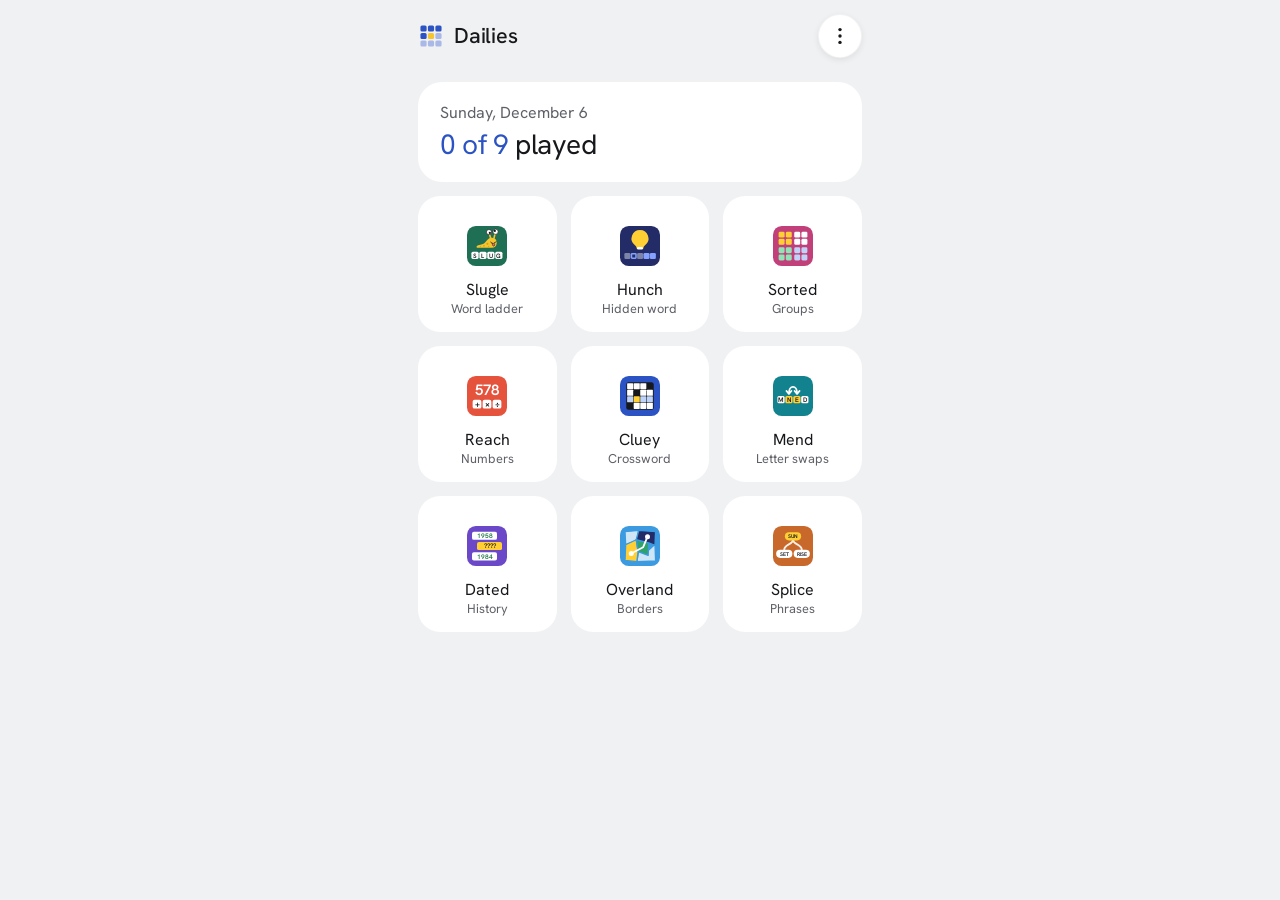
==== commit 25c59837: "Home tiles say what kind of puzzle each game is until it's played Co-Authored-By: Claude Fable 5.2 <" ====
--- a/web/index.html
+++ b/web/index.html
@@ -33,8 +33,9 @@
 .days i.some { background: var(--muted); }
 .days i.all { background: var(--ink); }
 
-/* The games, a tile each, three to a row: its picture and its name, and once it's begun, how today's went.
-   The pictures are the only colour here, so that line stays grey; its words say if it was lost. */
+/* The games, a tile each, three to a row: its picture, its name, then the kind of puzzle it is
+   in grey, or once it's begun, how today's went in white. The pictures are the only colour here;
+   the words say if it was lost. */
 .games { display: grid; grid-template-columns: repeat(3, minmax(0, 1fr)); grid-auto-rows: 1fr; gap: 14px; margin-top: 14px; }
 .game { display: grid; justify-items: center; align-content: start; min-height: 136px; padding: 30px 6px 12px; background: var(--surface); border-radius: 22px; color: inherit; text-decoration: none; text-align: center; }
 .game svg { margin-bottom: 14px; }
@@ -42,6 +43,7 @@
 @media (hover: hover) { .game:hover { background: var(--key); } }
 .game b { font-size: 1rem; font-weight: 400; line-height: 1.3; }
 .game span { font-size: .8rem; line-height: 1.3; color: var(--muted); overflow-wrap: anywhere; }
+.game.done > span { color: var(--ink); }
 /* Said to a screen reader, as the colour or a picture can't be */
 .sr { position: absolute; width: 1px; height: 1px; overflow: hidden; clip-path: inset(50%); white-space: nowrap; }
 
@@ -194,15 +196,15 @@
   const ROUTE = '<rect width="64" height="64" rx="14" fill="#3C9BE0"/><path d="M8,9L30,7L27,23L9,30Z" fill="#CFE6F7" stroke="#3C9BE0" stroke-width="2.2" stroke-linejoin="round"/><path d="M30,38L42,42L56,29L57,56L27,57Z" fill="#CFE6F7" stroke="#3C9BE0" stroke-width="2.2" stroke-linejoin="round"/><path d="M9,30L26,22L29,41L27,57L8,55Z" fill="#FFCF33" stroke="#3C9BE0" stroke-width="2.2" stroke-linejoin="round"/><path d="M26,22L46,27L45,47L29,41Z" fill="#2FA36B" stroke="#3C9BE0" stroke-width="2.2" stroke-linejoin="round"/><path d="M30,7L57,9L56,31L46,27L26,22Z" fill="#232C66" stroke="#3C9BE0" stroke-width="2.2" stroke-linejoin="round"/><path d="M18,44L37,34L44,17" fill="none" stroke="#FFFFFF" stroke-width="3" stroke-linecap="round" stroke-linejoin="round"/><circle cx="18" cy="44" r="4" fill="#FFFFFF"/><circle cx="44" cy="17" r="4" fill="#FFFFFF"/>';
   const TREE = '<rect width="64" height="64" rx="14" fill="#C8682A"/><path d="M32,22C32,30 18,29 18,38M32,22C32,30 46,29 46,38" fill="none" stroke="#FFFFFF" stroke-width="3" stroke-linecap="round" opacity=".9"/><rect x="19" y="10" width="26" height="13" rx="6.5" fill="#FFCF33"/><text x="32" y="19.6" font-size="8.4" font-weight="600" font-family="Hanken Grotesk,Segoe UI,sans-serif" text-anchor="middle" fill="#17181B">SUN</text><rect x="5" y="38" width="26" height="13" rx="6.5" fill="#FFFFFF"/><text x="18" y="47.6" font-size="8.4" font-weight="600" font-family="Hanken Grotesk,Segoe UI,sans-serif" text-anchor="middle" fill="#17181B">SET</text><rect x="33" y="38" width="26" height="13" rx="6.5" fill="#FFFFFF"/><text x="46" y="47.6" font-size="8.4" font-weight="600" font-family="Hanken Grotesk,Segoe UI,sans-serif" text-anchor="middle" fill="#17181B">RISE</text>';
   const GAMES = [
-    { id: 'slugle', name: 'Slugle', line: 'Turn today’s word into SLUG', icon: SLUG },
-    { id: 'hunch', name: 'Hunch', line: 'Find the hidden word in six tries', icon: BULB },
-    { id: 'sorted', name: 'Sorted', line: 'Find four groups of four words', icon: BARS },
-    { id: 'reach', name: 'Reach', line: 'Hit the target with six numbers', icon: RINGS },
-    { id: 'cluey', name: 'Cluey', line: 'A small crossword, slyer each day', icon: GRID },
-    { id: 'mend', name: 'Mend', line: 'Swap letters back into words', icon: WEAVE },
-    { id: 'dated', name: 'Dated', line: 'Put history in order, blind', icon: ROWS },
-    { id: 'overland', name: 'Overland', line: 'Cross the map, border by border', icon: ROUTE },
-    { id: 'splice', name: 'Splice', line: 'Link words into a tree of phrases', icon: TREE },
+    { id: 'slugle', name: 'Slugle', kind: 'Word ladder', line: 'Turn today’s word into SLUG', icon: SLUG },
+    { id: 'hunch', name: 'Hunch', kind: 'Hidden word', line: 'Find the hidden word in six tries', icon: BULB },
+    { id: 'sorted', name: 'Sorted', kind: 'Groups', line: 'Find four groups of four words', icon: BARS },
+    { id: 'reach', name: 'Reach', kind: 'Numbers', line: 'Hit the target with six numbers', icon: RINGS },
+    { id: 'cluey', name: 'Cluey', kind: 'Crossword', line: 'A small crossword, slyer each day', icon: GRID },
+    { id: 'mend', name: 'Mend', kind: 'Letter swaps', line: 'Swap letters back into words', icon: WEAVE },
+    { id: 'dated', name: 'Dated', kind: 'History', line: 'Put history in order, blind', icon: ROWS },
+    { id: 'overland', name: 'Overland', kind: 'Borders', line: 'Cross the map, border by border', icon: ROUTE },
+    { id: 'splice', name: 'Splice', kind: 'Phrases', line: 'Link words into a tree of phrases', icon: TREE },
   ];
   const inApp = location.hostname === 'appassets.androidplatform.net';
   // Where shared results link: short, as chat apps make a link of it. The app and
@@ -239,9 +241,10 @@
       const a = el('a', played ? (lost ? 'game done lost' : 'game done') : 'game');
       a.href = `${g.id}/index.html`;
       a.innerHTML = `<svg width="40" height="40" viewBox="0 0 64 64" fill="none" aria-hidden="true">${g.icon}</svg>`;
-      // Under the name once it's begun: how today's went. Until then the tile is its picture and name, and what it is, is said to a screen reader.
-      const line = today ? el('span', '', played ? result.text : 'Started') : el('span', 'sr', `. ${g.line}`);
+      // Under the name: how today's went, or until it's begun, the kind of puzzle it is. The longer line is for a screen reader.
+      const line = el('span', '', played ? result.text : today ? 'Started' : g.kind);
       if (played) line.append(el('span', 'sr', lost ? ', lost' : ', played'));
+      else if (!today) line.append(el('span', 'sr', `. ${g.line}`));
       a.append(el('b', '', g.name), line);
       return a;
     }));
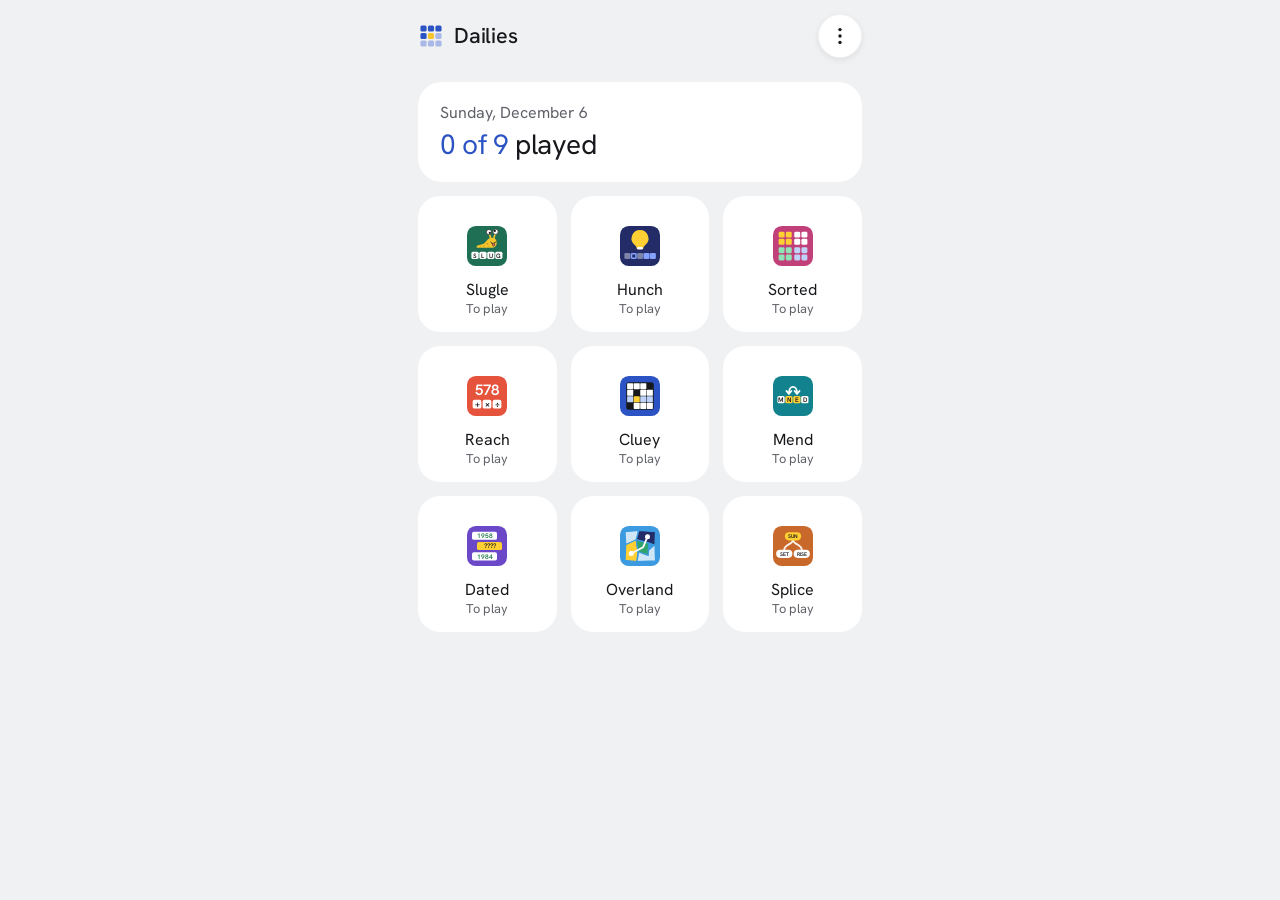
==== commit 443f4550: "Home tiles show where each game stands: To play, Started, or the result in green or red Co-Authored-" ====
--- a/web/index.html
+++ b/web/index.html
@@ -33,9 +33,8 @@
 .days i.some { background: var(--muted); }
 .days i.all { background: var(--ink); }
 
-/* The games, a tile each, three to a row: its picture, its name, then the kind of puzzle it is
-   in grey, or once it's begun, how today's went in white. The pictures are the only colour here;
-   the words say if it was lost. */
+/* The games, a tile each, three to a row: its picture, its name, then where it stands today:
+   "To play" or "Started" in grey, and once it's over, how it went, green if won and red if lost. */
 .games { display: grid; grid-template-columns: repeat(3, minmax(0, 1fr)); grid-auto-rows: 1fr; gap: 14px; margin-top: 14px; }
 .game { display: grid; justify-items: center; align-content: start; min-height: 136px; padding: 30px 6px 12px; background: var(--surface); border-radius: 22px; color: inherit; text-decoration: none; text-align: center; }
 .game svg { margin-bottom: 14px; }
@@ -43,7 +42,8 @@
 @media (hover: hover) { .game:hover { background: var(--key); } }
 .game b { font-size: 1rem; font-weight: 400; line-height: 1.3; }
 .game span { font-size: .8rem; line-height: 1.3; color: var(--muted); overflow-wrap: anywhere; }
-.game.done > span { color: var(--ink); }
+.game.done > span { color: var(--pos); }
+.game.done.lost > span { color: var(--neg); }
 /* Said to a screen reader, as the colour or a picture can't be */
 .sr { position: absolute; width: 1px; height: 1px; overflow: hidden; clip-path: inset(50%); white-space: nowrap; }
 
@@ -196,15 +196,15 @@
   const ROUTE = '<rect width="64" height="64" rx="14" fill="#3C9BE0"/><path d="M8,9L30,7L27,23L9,30Z" fill="#CFE6F7" stroke="#3C9BE0" stroke-width="2.2" stroke-linejoin="round"/><path d="M30,38L42,42L56,29L57,56L27,57Z" fill="#CFE6F7" stroke="#3C9BE0" stroke-width="2.2" stroke-linejoin="round"/><path d="M9,30L26,22L29,41L27,57L8,55Z" fill="#FFCF33" stroke="#3C9BE0" stroke-width="2.2" stroke-linejoin="round"/><path d="M26,22L46,27L45,47L29,41Z" fill="#2FA36B" stroke="#3C9BE0" stroke-width="2.2" stroke-linejoin="round"/><path d="M30,7L57,9L56,31L46,27L26,22Z" fill="#232C66" stroke="#3C9BE0" stroke-width="2.2" stroke-linejoin="round"/><path d="M18,44L37,34L44,17" fill="none" stroke="#FFFFFF" stroke-width="3" stroke-linecap="round" stroke-linejoin="round"/><circle cx="18" cy="44" r="4" fill="#FFFFFF"/><circle cx="44" cy="17" r="4" fill="#FFFFFF"/>';
   const TREE = '<rect width="64" height="64" rx="14" fill="#C8682A"/><path d="M32,22C32,30 18,29 18,38M32,22C32,30 46,29 46,38" fill="none" stroke="#FFFFFF" stroke-width="3" stroke-linecap="round" opacity=".9"/><rect x="19" y="10" width="26" height="13" rx="6.5" fill="#FFCF33"/><text x="32" y="19.6" font-size="8.4" font-weight="600" font-family="Hanken Grotesk,Segoe UI,sans-serif" text-anchor="middle" fill="#17181B">SUN</text><rect x="5" y="38" width="26" height="13" rx="6.5" fill="#FFFFFF"/><text x="18" y="47.6" font-size="8.4" font-weight="600" font-family="Hanken Grotesk,Segoe UI,sans-serif" text-anchor="middle" fill="#17181B">SET</text><rect x="33" y="38" width="26" height="13" rx="6.5" fill="#FFFFFF"/><text x="46" y="47.6" font-size="8.4" font-weight="600" font-family="Hanken Grotesk,Segoe UI,sans-serif" text-anchor="middle" fill="#17181B">RISE</text>';
   const GAMES = [
-    { id: 'slugle', name: 'Slugle', kind: 'Word ladder', line: 'Turn today’s word into SLUG', icon: SLUG },
-    { id: 'hunch', name: 'Hunch', kind: 'Hidden word', line: 'Find the hidden word in six tries', icon: BULB },
-    { id: 'sorted', name: 'Sorted', kind: 'Groups', line: 'Find four groups of four words', icon: BARS },
-    { id: 'reach', name: 'Reach', kind: 'Numbers', line: 'Hit the target with six numbers', icon: RINGS },
-    { id: 'cluey', name: 'Cluey', kind: 'Crossword', line: 'A small crossword, slyer each day', icon: GRID },
-    { id: 'mend', name: 'Mend', kind: 'Letter swaps', line: 'Swap letters back into words', icon: WEAVE },
-    { id: 'dated', name: 'Dated', kind: 'History', line: 'Put history in order, blind', icon: ROWS },
-    { id: 'overland', name: 'Overland', kind: 'Borders', line: 'Cross the map, border by border', icon: ROUTE },
-    { id: 'splice', name: 'Splice', kind: 'Phrases', line: 'Link words into a tree of phrases', icon: TREE },
+    { id: 'slugle', name: 'Slugle', line: 'Turn today’s word into SLUG', icon: SLUG },
+    { id: 'hunch', name: 'Hunch', line: 'Find the hidden word in six tries', icon: BULB },
+    { id: 'sorted', name: 'Sorted', line: 'Find four groups of four words', icon: BARS },
+    { id: 'reach', name: 'Reach', line: 'Hit the target with six numbers', icon: RINGS },
+    { id: 'cluey', name: 'Cluey', line: 'A small crossword, slyer each day', icon: GRID },
+    { id: 'mend', name: 'Mend', line: 'Swap letters back into words', icon: WEAVE },
+    { id: 'dated', name: 'Dated', line: 'Put history in order, blind', icon: ROWS },
+    { id: 'overland', name: 'Overland', line: 'Cross the map, border by border', icon: ROUTE },
+    { id: 'splice', name: 'Splice', line: 'Link words into a tree of phrases', icon: TREE },
   ];
   const inApp = location.hostname === 'appassets.androidplatform.net';
   // Where shared results link: short, as chat apps make a link of it. The app and
@@ -241,8 +241,8 @@
       const a = el('a', played ? (lost ? 'game done lost' : 'game done') : 'game');
       a.href = `${g.id}/index.html`;
       a.innerHTML = `<svg width="40" height="40" viewBox="0 0 64 64" fill="none" aria-hidden="true">${g.icon}</svg>`;
-      // Under the name: how today's went, or until it's begun, the kind of puzzle it is. The longer line is for a screen reader.
-      const line = el('span', '', played ? result.text : today ? 'Started' : g.kind);
+      // Under the name, where it stands today: still to play, started, or how it went. What the game is, is said to a screen reader.
+      const line = el('span', '', played ? result.text : today ? 'Started' : 'To play');
       if (played) line.append(el('span', 'sr', lost ? ', lost' : ', played'));
       else if (!today) line.append(el('span', 'sr', `. ${g.line}`));
       a.append(el('b', '', g.name), line);
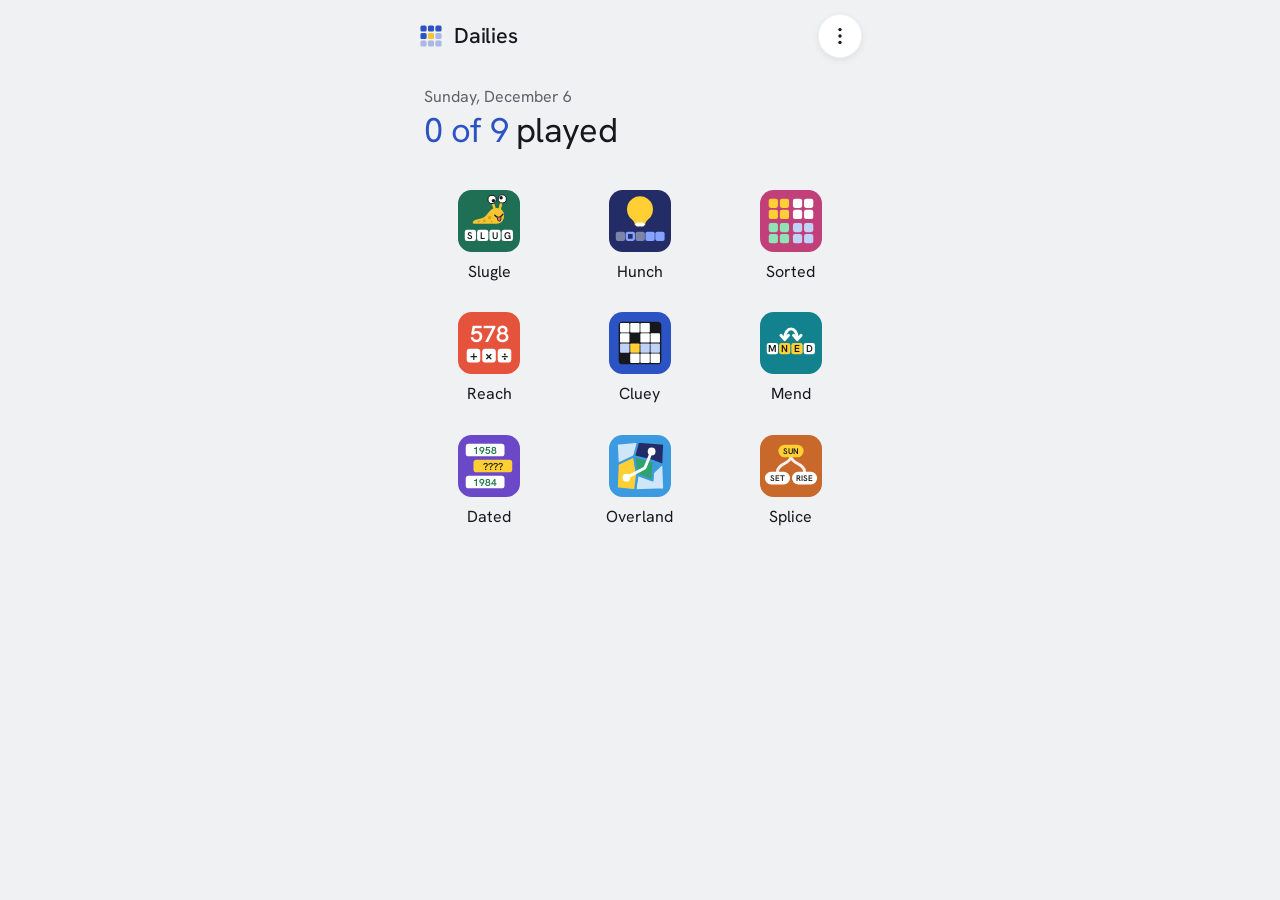
==== commit e03d7fd8: "Home: the day as a plain heading, the games without tiles The date and the count sit on the page as " ====
--- a/web/index.html
+++ b/web/index.html
@@ -16,32 +16,33 @@
 <title>Dailies</title>
 <link rel="icon" href="data:image/svg+xml,<svg xmlns=%22http://www.w3.org/2000/svg%22 viewBox=%220 0 32 32%22><rect x=%223%22 y=%223%22 width=%227.6%22 height=%227.6%22 rx=%221.9%22 fill=%22%232C53C4%22/><rect x=%2212.2%22 y=%223%22 width=%227.6%22 height=%227.6%22 rx=%221.9%22 fill=%22%232C53C4%22/><rect x=%2221.4%22 y=%223%22 width=%227.6%22 height=%227.6%22 rx=%221.9%22 fill=%22%232C53C4%22/><rect x=%223%22 y=%2212.2%22 width=%227.6%22 height=%227.6%22 rx=%221.9%22 fill=%22%232C53C4%22/><rect x=%2212.2%22 y=%2212.2%22 width=%227.6%22 height=%227.6%22 rx=%221.9%22 fill=%22%23F4C52E%22/><rect x=%2221.4%22 y=%2212.2%22 width=%227.6%22 height=%227.6%22 rx=%221.9%22 fill=%22%23A9B8E6%22/><rect x=%223%22 y=%2221.4%22 width=%227.6%22 height=%227.6%22 rx=%221.9%22 fill=%22%23A9B8E6%22/><rect x=%2212.2%22 y=%2221.4%22 width=%227.6%22 height=%227.6%22 rx=%221.9%22 fill=%22%23A9B8E6%22/><rect x=%2221.4%22 y=%2221.4%22 width=%227.6%22 height=%227.6%22 rx=%221.9%22 fill=%22%23A9B8E6%22/></svg>">
 <link rel="preload" href="fonts/hanken-grotesk-latin.woff2" as="font" type="font/woff2" crossorigin>
-<link rel="stylesheet" href="shared.css?v=4">
+<link rel="stylesheet" href="shared.css?v=5">
 <style>
 /* The list runs past a short screen: the page grows, so the bottom padding stays clear of the home bar */
 .app { height: auto; min-height: 100dvh; padding-left: max(18px, env(safe-area-inset-left, 0px)); padding-right: max(18px, env(safe-area-inset-right, 0px)); }
-/* The day in a card: the date as its label, how far along you are as its value,
-   and at the right the last week as a row of dots, today last: white for a day
-   with every game played, grey for some, dim for none. */
-.today { display: flex; flex-wrap: wrap; align-items: center; justify-content: space-between; gap: 10px 16px; min-height: 100px; margin-top: 18px; padding: 18px 22px; background: var(--surface); border-radius: 24px; }
+/* The day, plain on the page as a calculator shows its sum: the date as its label, how far
+   along you are as its value, and at the right the last week as a row of dots, today last:
+   white for a day with every game played, grey for some, dim for none. */
+.today { display: flex; flex-wrap: wrap; align-items: flex-end; justify-content: space-between; gap: 10px 16px; margin-top: 22px; padding: 0 6px; }
 .today > div:first-child { min-width: 0; }
 .today-label { font-size: 1rem; line-height: 1.4; color: var(--muted); }
-.today h2 { margin-top: 2px; font-size: 1.75rem; font-weight: 400; letter-spacing: -.015em; line-height: 1.25; white-space: nowrap; }
+.today h2 { margin-top: 2px; font-size: clamp(1.65rem, 8vw, 2.15rem); font-weight: 400; letter-spacing: -.02em; line-height: 1.2; white-space: nowrap; }
 .today h2 b { font-weight: 400; color: var(--accent); }
+.days { margin-bottom: 15px; }
 .days { flex: none; display: flex; gap: 7px; }
 .days i { width: 6px; height: 6px; border-radius: 50%; background: var(--line-strong); }
 .days i.some { background: var(--muted); }
 .days i.all { background: var(--ink); }
 
-/* The games, a tile each, three to a row: its picture, its name, then where it stands today:
-   "To play" or "Started" in grey, and once it's over, how it went, green if won and red if lost. */
-.games { display: grid; grid-template-columns: repeat(3, minmax(0, 1fr)); grid-auto-rows: 1fr; gap: 14px; margin-top: 14px; }
-.game { display: grid; justify-items: center; align-content: start; min-height: 136px; padding: 30px 6px 12px; background: var(--surface); border-radius: 22px; color: inherit; text-decoration: none; text-align: center; }
-.game svg { margin-bottom: 14px; }
-.game:active { background: var(--key); }
-@media (hover: hover) { .game:hover { background: var(--key); } }
+/* The games, three to a row and no tile behind them: its picture, its name, and once it is
+   begun, where it stands today: "Started" in grey, then how it went, green if won and red if lost. */
+.games { display: grid; grid-template-columns: repeat(3, minmax(0, 1fr)); gap: 26px 8px; margin-top: 38px; }
+.game { display: grid; justify-items: center; align-content: start; padding-bottom: 4px; color: inherit; text-decoration: none; text-align: center; }
+.game svg { width: 62px; height: 62px; margin-bottom: 10px; }
+.game:active { opacity: .6; }
+@media (hover: hover) { .game:hover { opacity: .8; } }
 .game b { font-size: 1rem; font-weight: 400; line-height: 1.3; }
-.game span { font-size: .8rem; line-height: 1.3; color: var(--muted); overflow-wrap: anywhere; }
+.game span { font-size: .82rem; line-height: 1.3; color: var(--muted); overflow-wrap: anywhere; }
 .game.done > span { color: var(--pos); }
 .game.done.lost > span { color: var(--neg); }
 /* Said to a screen reader, as the colour or a picture can't be */
@@ -68,27 +69,27 @@
 .install-hint button { flex: none; width: 44px; height: 44px; margin: -10px -12px -10px 0; padding: 0; background: none; border: 0; font-size: 1.2rem; color: var(--muted); }
 
 /* About: who this is, then one rounded list, a row for each thing, with a hairline between them */
-.about-id { display: grid; justify-items: center; gap: 4px; padding: 4px 0 2px; text-align: center; }
-.about-id img { margin-bottom: 10px; border-radius: 15px; }
-.about-id .about-name { font-size: 1.4rem; font-weight: 500; letter-spacing: -.02em; line-height: 1.2; }
-.about-id .about-tag { color: var(--muted); }
+/* What this is, on a card of its own: the icon, with the name and a line about it beside it */
+.about-id { display: grid; grid-template-columns: auto 1fr; align-items: center; column-gap: 16px; row-gap: 2px; padding: 18px 20px; background: var(--surface); border-radius: 24px; text-align: left; }
+.about-id img { grid-row: 1 / 3; border-radius: 13px; }
+.about-id .about-name { align-self: end; font-size: 1.25rem; font-weight: 500; letter-spacing: -.01em; line-height: 1.25; }
+.about-id .about-tag { align-self: start; font-size: .95rem; line-height: 1.35; color: var(--muted); }
 /* About is a page of its own: it fills the screen and Back leaves it */
 dialog.sheet.aboutpg { width: 100%; max-width: none; height: 100dvh; max-height: 100dvh; margin: 0; padding-top: env(safe-area-inset-top, 0px); border-radius: 0; background: var(--bg); }
 dialog.sheet.aboutpg[open] { display: flex; flex-direction: column; animation: none; }
 .aboutpg > * { width: 100%; max-width: 480px; margin-inline: auto; }
 .aboutpg .sheet-head { justify-content: flex-start; gap: 10px; padding: 14px 18px 6px; background: var(--bg); }
 .aboutpg .sheet-head h2 { font-size: 1.35rem; font-weight: 500; }
-.aboutpg .sheet-body { flex: 1; display: flex; flex-direction: column; gap: 18px; padding: 30px 18px max(22px, env(safe-area-inset-bottom, 0px)); }
+.aboutpg .sheet-body { flex: 1; display: flex; flex-direction: column; gap: 14px; padding: 14px 18px max(22px, env(safe-area-inset-bottom, 0px)); }
 .aboutpg .about-foot { margin-top: auto; }
 .about-links { display: grid; padding: 0 20px; background: var(--surface); border-radius: 24px; }
 /* A card with nothing to show (the version, on a page that has none) isn't drawn */
 .about-links:not(:has(> .about-row:not([hidden]))) { display: none; }
-.about-id { margin-bottom: 8px; }
 .about-legal { display: contents; }
-.about-links .about-row { display: flex; align-items: center; justify-content: space-between; gap: 12px; min-height: 56px; margin: 0; padding: 8px 0; background: none; border: 0; font-size: 1.125rem; line-height: 1.3; color: var(--ink); text-align: left; text-decoration: none; }
+.about-links .about-row { display: flex; align-items: center; justify-content: space-between; gap: 12px; min-height: 56px; margin: 0; padding: 12px 0; background: none; border: 0; font-size: 1.06rem; line-height: 1.3; color: var(--ink); text-align: left; text-decoration: none; }
 .about-links > :not([hidden]) ~ .about-row, .about-legal .about-row { border-top: 1px solid var(--line); }
-.about-row small { display: block; font-size: .9rem; color: var(--muted); }
-.about-row > span + span { flex: none; font-size: .9rem; color: var(--muted); }
+.about-row small { display: block; margin-top: 2px; font-size: .9rem; color: var(--muted); }
+.about-row > span + span { flex: none; font-size: 1rem; color: var(--muted); }
 .about-row > span + span:empty { display: none; }
 a.about-row::after { content: ""; flex: none; width: 9px; height: 9px; margin-right: 3px; border: solid var(--line-strong); border-width: 1.5px 1.5px 0 0; transform: rotate(45deg); }
 .sheet-body .about-foot { text-align: center; font-size: .8rem; color: var(--muted); }
@@ -162,7 +163,7 @@
   </div>
   <div class="sheet-body">
     <div class="about-id">
-      <img src="icons/icon-192.png" width="64" height="64" alt="" onerror="this.hidden=true">
+      <img src="icons/icon-192.png" width="52" height="52" alt="" onerror="this.hidden=true">
       <p class="about-name">Dailies</p>
       <p class="about-tag">Nine small puzzles, new every day.</p>
     </div>
@@ -240,11 +241,11 @@
       const lost = played && lostIt(result);
       const a = el('a', played ? (lost ? 'game done lost' : 'game done') : 'game');
       a.href = `${g.id}/index.html`;
-      a.innerHTML = `<svg width="40" height="40" viewBox="0 0 64 64" fill="none" aria-hidden="true">${g.icon}</svg>`;
+      a.innerHTML = `<svg width="62" height="62" viewBox="0 0 64 64" fill="none" aria-hidden="true">${g.icon}</svg>`;
       // Under the name, where it stands today: still to play, started, or how it went. What the game is, is said to a screen reader.
-      const line = el('span', '', played ? result.text : today ? 'Started' : 'To play');
+      const line = el('span', '', played ? result.text : today ? 'Started' : '');
       if (played) line.append(el('span', 'sr', lost ? ', lost' : ', played'));
-      else if (!today) line.append(el('span', 'sr', `. ${g.line}`));
+      else if (!today) line.append(el('span', 'sr', `To play. ${g.line}`));
       a.append(el('b', '', g.name), line);
       return a;
     }));
@@ -308,9 +309,7 @@
   const WEB_VERSION = '__VERSION__';
   function showVersion() {
     const v = appVersion || (WEB_VERSION.startsWith('__') ? '' : WEB_VERSION);
-    const row = el('span', '', 'Version');
-    row.append(el('small', '', v));
-    $('aboutVer').replaceChildren(row);
+    $('aboutVer').replaceChildren(el('span', '', 'Version'), el('span', '', v));
     $('aboutVer').hidden = !v;
   }
   showVersion();
@@ -423,7 +422,17 @@
     showMenu(menu.hidden);
   });
   // A tap anywhere else, or Escape, puts it away
-  document.addEventListener('pointerdown', e => { if (!menu.hidden && !e.target.closest('#menu, #menuBtn')) showMenu(false); });
+  // A tap anywhere else puts the menu away, and like the phone's own menus that tap does nothing else.
+  let swallow = false;
+  document.addEventListener('pointerdown', e => {
+    swallow = false;
+    if (menu.hidden || e.target.closest('#menu, #menuBtn')) return;
+    showMenu(false);
+    swallow = true;
+    e.stopPropagation();
+  }, true);
+  for (const type of ['pointerup', 'pointercancel']) document.addEventListener(type, () => setTimeout(() => { swallow = false; }), true);
+  document.addEventListener('click', e => { if (swallow) { swallow = false; e.stopPropagation(); e.preventDefault(); } }, true);
   document.addEventListener('keydown', e => { if (e.key === 'Escape' && !menu.hidden) { showMenu(false); $('menuBtn').focus(); } });
   about.addEventListener('click', e => { if (e.target === about || e.target.closest('[data-close]')) about.close(); });
   about.addEventListener('close', tellBack);
--- a/web/shared.css
+++ b/web/shared.css
@@ -19,6 +19,9 @@
   --faint: #696B72;
   --line: #E1E2E6;
   --line-strong: #8D8F96;
+  --bar: #5F6168;
+  --card-key: #D6D8DE;
+  --card-key-down: #C6C8CF;
   --accent: #2C53C4;
   --accent-soft: rgba(44, 83, 196, .09);
   --pos: #1D7548;
@@ -49,6 +52,9 @@
     --faint: #949497;
     --line: #434345;
     --line-strong: #6E6E72;
+    --bar: #6E6E72;
+    --card-key: #46474A;
+    --card-key-down: #58595C;
     --accent: #85A2FF;
     --accent-soft: rgba(133, 162, 255, .12);
     --pos: #5FC890;
@@ -78,6 +84,9 @@
   --faint: #949497;
   --line: #434345;
   --line-strong: #6E6E72;
+  --bar: #6E6E72;
+  --card-key: #46474A;
+  --card-key-down: #58595C;
   --accent: #85A2FF;
   --accent-soft: rgba(133, 162, 255, .12);
   --pos: #5FC890;
@@ -163,17 +172,17 @@
 .meta-btn svg { color: var(--faint); }
 
 /* Keyboard */
-.keys { display: grid; gap: 10px; padding-bottom: 4px; user-select: none; -webkit-user-select: none; }
-.krow { display: flex; gap: 6px; justify-content: center; }
+.keys { display: grid; gap: 7px; padding-bottom: 4px; user-select: none; -webkit-user-select: none; }
+.krow { display: flex; gap: 5px; justify-content: center; }
 .key {
   flex: 1 1 0; max-width: 44px; height: 54px; padding: 0;
-  background: linear-gradient(var(--key-hi), var(--key)); border: 0; border-radius: 99px; box-shadow: var(--rim), var(--lift);
-  font-size: 1rem; font-weight: 500; text-transform: uppercase;
+  background: var(--key); border: 0; border-radius: 7px;
+  font-size: 1.08rem; font-weight: 600; text-transform: uppercase;
   touch-action: manipulation;
 }
 .key:active { background: var(--key-down); }
 /* A short phone: lower keys, so the board keeps its room */
-@media (max-height: 640px) { .key { height: 46px; } .keys { gap: 7px; } }
+@media (max-height: 640px) { .key { height: 46px; } }
 .krow .spacer { flex: .5 1 0; max-width: 22px; }
 .key.wide { flex: 1.5 1 0; max-width: 66px; display: grid; place-items: center; font-size: .78rem; letter-spacing: .02em; }
 
@@ -195,14 +204,15 @@
 .result { max-height: calc(100dvh - 116px - env(safe-area-inset-top, 0px)); overflow-y: auto; overscroll-behavior: contain; }
 .result-head { display: flex; align-items: center; justify-content: space-between; gap: 12px; }
 .result-title { font-size: 1.5rem; font-weight: 600; letter-spacing: -.015em; line-height: 1.2; }
-.result-tag { flex: none; padding: 4px 10px; border-radius: 13px; background: var(--key); font-size: .82rem; font-weight: 600; color: var(--muted); white-space: nowrap; }
+.result-tag { flex: none; padding: 4px 10px; border-radius: 13px; background: var(--card-key); font-size: .82rem; font-weight: 600; color: var(--ink); white-space: nowrap; }
 .result-tag.good { background: var(--pos-soft); color: var(--pos); }
 .result-tag.bad { background: color-mix(in srgb, var(--neg) 14%, transparent); color: var(--neg); }
 .result-note { margin-top: -8px; font-size: .92rem; color: var(--muted); }
 .result-note:empty { display: none; }
 .result-note b { font-weight: 600; color: var(--ink); letter-spacing: .04em; }
-.result .btn-secondary { background: var(--key); border-color: transparent; }
-@media (hover: hover) { .result .btn-secondary:hover { background: var(--key-down); } }
+.result .btn-secondary { background: var(--card-key); border-color: transparent; box-shadow: none; }
+.result .btn-secondary:active { background: var(--card-key-down); }
+@media (hover: hover) { .result .btn-secondary:hover { background: var(--card-key-down); } }
 .result-foot { display: flex; flex-wrap: wrap; justify-content: center; gap: 0 6px; font-size: .84rem; color: var(--muted); }
 .result-foot span + span::before { content: "·"; margin-right: 6px; }
 /* Too narrow for one line: one part under the other (see next.js) */
@@ -242,7 +252,7 @@
 /* How to play: a few numbered rules under the example */
 .rules { display: grid; gap: 14px; }
 .rule { display: grid; grid-template-columns: 26px 1fr; gap: 10px; align-items: start; }
-.rule .n { display: grid; place-items: center; width: 26px; height: 26px; border-radius: 50%; background: var(--key); font-size: .8rem; font-weight: 600; }
+.rule .n { display: grid; place-items: center; width: 26px; height: 26px; border-radius: 50%; background: var(--card-key); font-size: .8rem; font-weight: 600; }
 /* A sheet opens with focus on its heading (tabindex="-1" autofocus), not ringed on the close button */
 .sheet [tabindex="-1"]:focus { outline: none; }
 .numbers { display: grid; grid-template-columns: repeat(4, 1fr); gap: 8px; }
@@ -252,7 +262,7 @@
 .dist-title { font-size: .84rem; font-weight: 500; color: var(--muted); }
 .bar-row { display: grid; grid-template-columns: 64px 1fr; align-items: center; gap: 10px; font-size: .84rem; }
 .bar-row > span { color: var(--muted); }
-.bar { height: 24px; min-width: 26px; padding: 0 8px; border-radius: 12px; background: var(--key); display: flex; align-items: center; justify-content: flex-end; font-size: .8rem; font-weight: 600; }
+.bar { height: 24px; min-width: 26px; padding: 0 8px; border-radius: 12px; background: var(--bar); color: #FFFFFF; display: flex; align-items: center; justify-content: flex-end; font-size: .8rem; font-weight: 600; }
 .bar.today { background: var(--accent); color: var(--on-ink); }
 
 /* The hard mode switch in How to play */
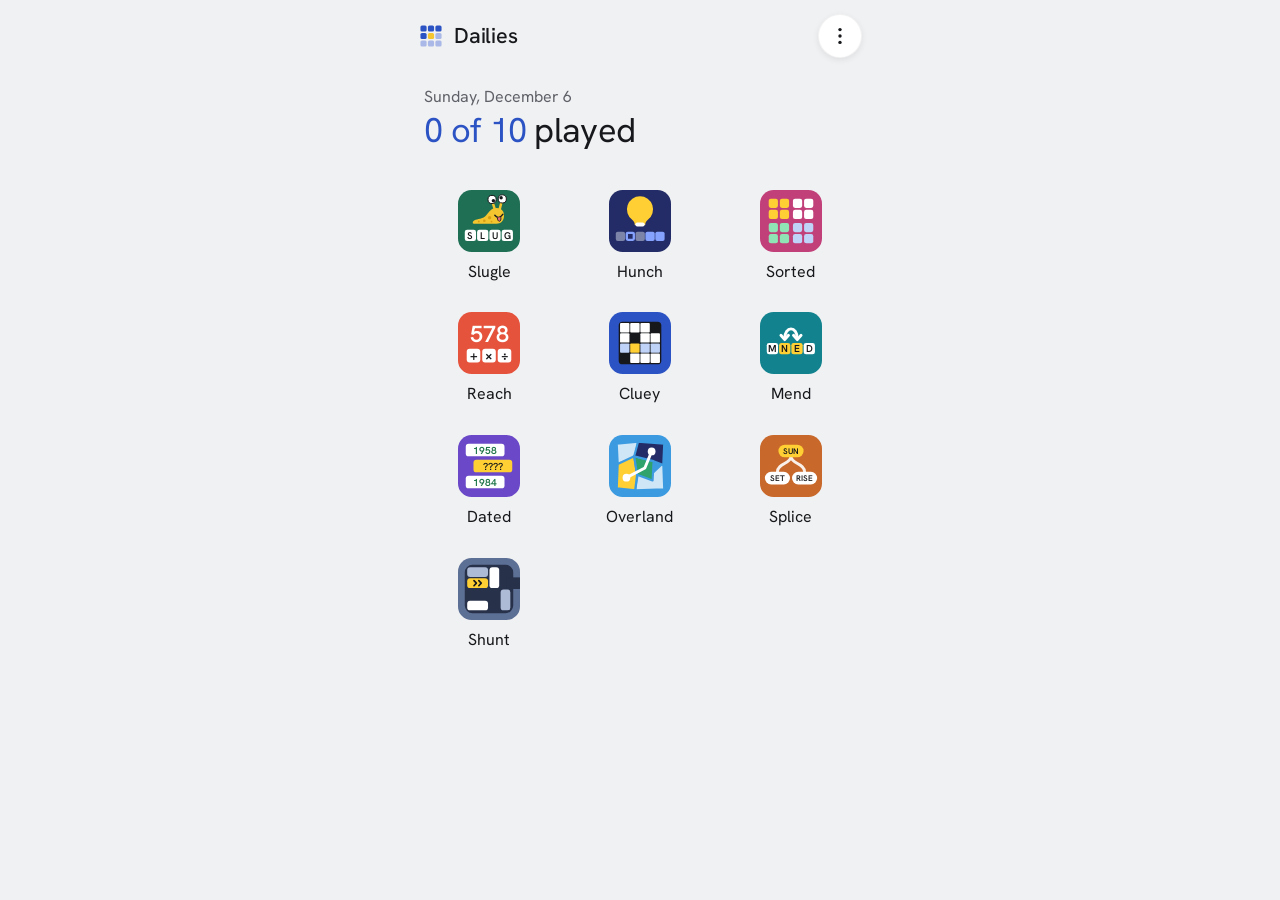
==== commit 947e1bd0: "Shunt, a tenth game, and sweep fixes for Cluey, Splice and the week dots Co-Authored-By: Claude Fabl" ====
--- a/web/index.html
+++ b/web/index.html
@@ -41,6 +41,14 @@
 .game svg { width: 62px; height: 62px; margin-bottom: 10px; }
 .game:active { opacity: .6; }
 @media (hover: hover) { .game:hover { opacity: .8; } }
+/* A short screen: the rows sit closer, so all four are in view with their results.
+   The pictures stay the size they are. */
+@media (max-height: 700px) {
+  .today { margin-top: 10px; }
+  .games { gap: 14px 8px; margin-top: 20px; }
+  .game { padding-bottom: 0; }
+  .game svg { margin-bottom: 6px; }
+}
 .game b { font-size: 1rem; font-weight: 400; line-height: 1.3; }
 .game span { font-size: .82rem; line-height: 1.3; color: var(--muted); overflow-wrap: anywhere; }
 .game.done > span { color: var(--pos); }
@@ -165,7 +173,7 @@
     <div class="about-id">
       <img src="icons/icon-192.png" width="52" height="52" alt="" onerror="this.hidden=true">
       <p class="about-name">Dailies</p>
-      <p class="about-tag">Nine small puzzles, new every day.</p>
+      <p class="about-tag">Ten small puzzles, new every day.</p>
     </div>
     <div class="about-links">
       <p class="about-row" id="aboutVer" hidden></p>
@@ -181,7 +189,7 @@
 </dialog>
 
 <script src="clock.js?v=4"></script>
-<script src="today.js?v=3"></script>
+<script src="today.js?v=5"></script>
 <script src="pwa.js"></script>
 <script>
 (() => {
@@ -196,6 +204,7 @@
   const ROWS = '<rect width="64" height="64" rx="14" fill="#6A48C8"/><rect x="8" y="9" width="40" height="13" rx="3" fill="#FFFFFF"/><text x="28" y="19.2" font-size="10.5" font-weight="600" font-family="Hanken Grotesk,Segoe UI,sans-serif" text-anchor="middle" fill="#1D7548">1958</text><rect x="16" y="25.5" width="40" height="13" rx="3" fill="#FFCF33"/><text x="36" y="35.7" font-size="10.5" font-weight="600" font-family="Hanken Grotesk,Segoe UI,sans-serif" text-anchor="middle" fill="#17181B">????</text><rect x="8" y="42" width="40" height="13" rx="3" fill="#FFFFFF"/><text x="28" y="52.2" font-size="10.5" font-weight="600" font-family="Hanken Grotesk,Segoe UI,sans-serif" text-anchor="middle" fill="#1D7548">1984</text>';
   const ROUTE = '<rect width="64" height="64" rx="14" fill="#3C9BE0"/><path d="M8,9L30,7L27,23L9,30Z" fill="#CFE6F7" stroke="#3C9BE0" stroke-width="2.2" stroke-linejoin="round"/><path d="M30,38L42,42L56,29L57,56L27,57Z" fill="#CFE6F7" stroke="#3C9BE0" stroke-width="2.2" stroke-linejoin="round"/><path d="M9,30L26,22L29,41L27,57L8,55Z" fill="#FFCF33" stroke="#3C9BE0" stroke-width="2.2" stroke-linejoin="round"/><path d="M26,22L46,27L45,47L29,41Z" fill="#2FA36B" stroke="#3C9BE0" stroke-width="2.2" stroke-linejoin="round"/><path d="M30,7L57,9L56,31L46,27L26,22Z" fill="#232C66" stroke="#3C9BE0" stroke-width="2.2" stroke-linejoin="round"/><path d="M18,44L37,34L44,17" fill="none" stroke="#FFFFFF" stroke-width="3" stroke-linecap="round" stroke-linejoin="round"/><circle cx="18" cy="44" r="4" fill="#FFFFFF"/><circle cx="44" cy="17" r="4" fill="#FFFFFF"/>';
   const TREE = '<rect width="64" height="64" rx="14" fill="#C8682A"/><path d="M32,22C32,30 18,29 18,38M32,22C32,30 46,29 46,38" fill="none" stroke="#FFFFFF" stroke-width="3" stroke-linecap="round" opacity=".9"/><rect x="19" y="10" width="26" height="13" rx="6.5" fill="#FFCF33"/><text x="32" y="19.6" font-size="8.4" font-weight="600" font-family="Hanken Grotesk,Segoe UI,sans-serif" text-anchor="middle" fill="#17181B">SUN</text><rect x="5" y="38" width="26" height="13" rx="6.5" fill="#FFFFFF"/><text x="18" y="47.6" font-size="8.4" font-weight="600" font-family="Hanken Grotesk,Segoe UI,sans-serif" text-anchor="middle" fill="#17181B">SET</text><rect x="33" y="38" width="26" height="13" rx="6.5" fill="#FFFFFF"/><text x="46" y="47.6" font-size="8.4" font-weight="600" font-family="Hanken Grotesk,Segoe UI,sans-serif" text-anchor="middle" fill="#17181B">RISE</text>';
+  const TRAY = '<rect width="64" height="64" rx="14" fill="#5C6F94"/><rect x="7" y="7" width="50" height="50" rx="8" fill="#27314A"/><rect x="50" y="20" width="14" height="12" fill="#27314A"/><rect x="9.5" y="9.5" width="21.5" height="10" rx="3" fill="#AEBBD6"/><rect x="32.5" y="9.5" width="10" height="21.5" rx="3" fill="#FFFFFF"/><rect x="9.5" y="21" width="21.5" height="10" rx="3" fill="#FFCF33"/><path d="M16.5 23.4 19 26l-2.5 2.6M21.5 23.4 24 26l-2.5 2.6" fill="none" stroke="#17181B" stroke-width="1.7" stroke-linecap="round" stroke-linejoin="round"/><rect x="44" y="32.5" width="10" height="21.5" rx="3" fill="#AEBBD6"/><rect x="9.5" y="44" width="21.5" height="10" rx="3" fill="#FFFFFF"/>';
   const GAMES = [
     { id: 'slugle', name: 'Slugle', line: 'Turn today’s word into SLUG', icon: SLUG },
     { id: 'hunch', name: 'Hunch', line: 'Find the hidden word in six tries', icon: BULB },
@@ -206,6 +215,10 @@
     { id: 'dated', name: 'Dated', line: 'Put history in order, blind', icon: ROWS },
     { id: 'overland', name: 'Overland', line: 'Cross the map, border by border', icon: ROUTE },
     { id: 'splice', name: 'Splice', line: 'Link words into a tree of phrases', icon: TREE },
+    // since: the day a game came out, for one added after the rest. A day before it
+    // with every other game played still counts as a full day in the week's dots.
+    // Shunt's is a week after its epoch (shunt/days.js), which a test holds it to.
+    { id: 'shunt', name: 'Shunt', line: 'Slide the blocks to free the marked one', icon: TRAY, since: '2026-11-18' },
   ];
   const inApp = location.hostname === 'appassets.androidplatform.net';
   // Where shared results link: short, as chat apps make a link of it. The app and
@@ -257,15 +270,19 @@
   // The record beside the day: the last week, a dot each.
   const DAYS = 7;
   function drawDays(now, done) {
-    const key = dayKey(now), log = noteDay(store.get('days'), key, done);
-    if (done) store.set('days', log);
+    // A day played and left from inside a game was never drawn here: its results, still saved, say so.
+    const key = dayKey(now), seen = resultDays(GAMES.map(g => store.get(g.id)));
+    const log = noteDay(store.get('days'), key, done, seen);
+    if (done || Object.keys(seen).some(k => k < key)) store.set('days', log);
     const days = lastDays(log, key, DAYS), played = days.filter(Boolean).length, run = dayRun(log, key);
     const box = $('days');
     box.hidden = !played;
     if (!played) return;
     box.setAttribute('aria-label', `Played on ${played} of the last ${DAYS} days${run > 1 ? `, ${run} days in a row` : ''}`);
+    const keys = dayKeys(key, DAYS), since = GAMES.map(g => g.since);
     box.replaceChildren(...days.map((n, i) => {
-      const sq = el('i', n >= GAMES.length ? 'all' : n ? 'some' : '');
+      // Every game there was that day, which before Shunt came out was nine.
+      const sq = el('i', n >= gamesOn(keys[i], since) ? 'all' : n ? 'some' : '');
       sq.setAttribute('aria-hidden', 'true');
       return sq;
     }));
